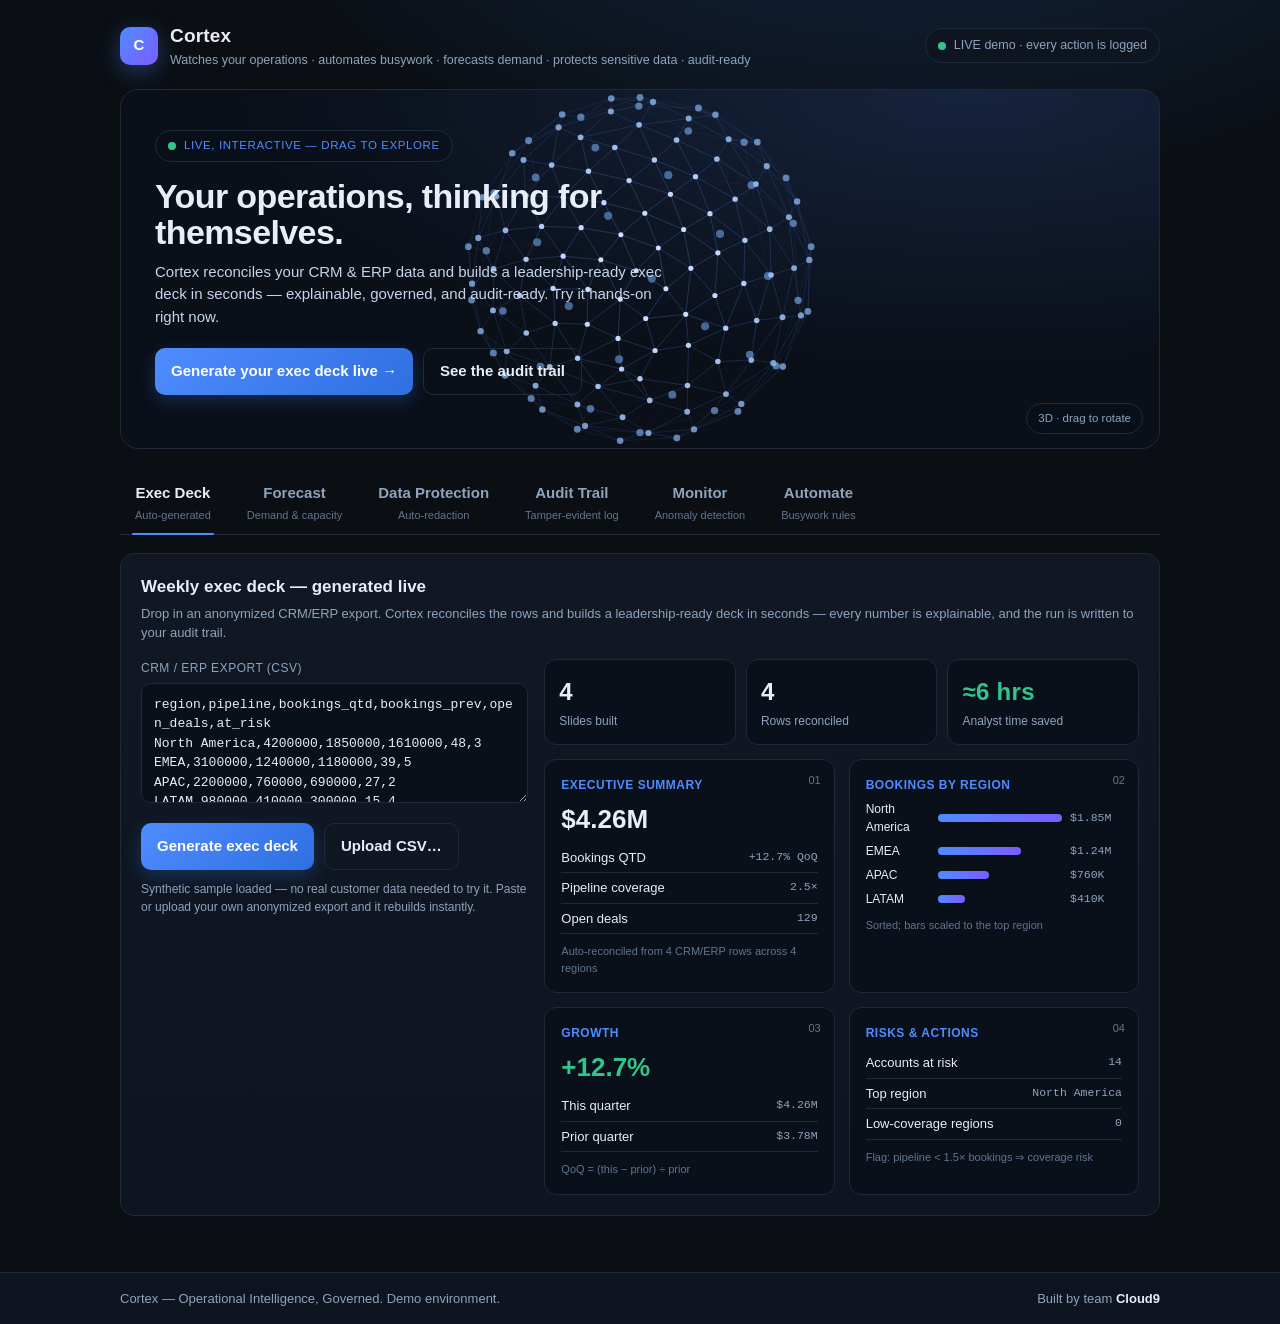
==== index.html @ 6aedc19e "Add Cortex demo site (single-file, deployable) Client-side JS demo for the Cloud9 pitch: 3D interact" ====
<!doctype html>
<html lang="en">
<head>
<meta charset="utf-8" />
<meta name="viewport" content="width=device-width, initial-scale=1" />
<title>Cortex — Operational Intelligence, Governed</title>
<style>
  :root{
    --bg:#0b0f14; --panel:#111823; --panel2:#0e1420; --line:#1e2a3a;
    --ink:#e7eef7; --mut:#8ea3bd; --mut2:#61748f;
    --accent:#4f8cff; --accent2:#2f6fe0; --good:#31c48d; --warn:#f0a53e; --bad:#f0616d;
    --radius:14px;
  }
  *{box-sizing:border-box}
  body{margin:0;background:radial-gradient(1200px 600px at 70% -10%,#12243f 0%,var(--bg) 55%);
    color:var(--ink);font:15px/1.5 -apple-system,BlinkMacSystemFont,"Segoe UI",Roboto,Inter,Helvetica,Arial,sans-serif;
    -webkit-font-smoothing:antialiased;min-height:100vh;display:flex;flex-direction:column}
  a{color:var(--accent)}
  .wrap{max-width:1080px;margin:0 auto;padding:22px 20px 40px;width:100%}
  header.top{display:flex;align-items:center;justify-content:space-between;gap:16px;flex-wrap:wrap}
  .brand{display:flex;align-items:center;gap:12px}
  .logo{width:38px;height:38px;border-radius:10px;background:linear-gradient(135deg,#4f8cff,#7b5cff);
    display:grid;place-items:center;font-weight:800;color:#fff;box-shadow:0 6px 22px rgba(79,140,255,.35)}
  .brand h1{font-size:19px;margin:0;letter-spacing:.2px}
  .brand p{margin:0;color:var(--mut);font-size:12.5px}
  .live{display:flex;align-items:center;gap:8px;color:var(--mut);font-size:12.5px;
    border:1px solid var(--line);padding:7px 12px;border-radius:999px;background:var(--panel2)}
  .dot{width:8px;height:8px;border-radius:50%;background:var(--good);box-shadow:0 0 0 0 rgba(49,196,141,.6);animation:pulse 2s infinite}
  @keyframes pulse{0%{box-shadow:0 0 0 0 rgba(49,196,141,.5)}70%{box-shadow:0 0 0 8px rgba(49,196,141,0)}100%{box-shadow:0 0 0 0 rgba(49,196,141,0)}}

  .tabs{display:flex;gap:6px;margin:22px 0 18px;flex-wrap:wrap;border-bottom:1px solid var(--line);padding-bottom:0}
  .tab{appearance:none;background:transparent;border:0;color:var(--mut);font:inherit;font-weight:600;
    padding:11px 15px;border-radius:10px 10px 0 0;cursor:pointer;position:relative}
  .tab:hover{color:var(--ink)}
  .tab.active{color:var(--ink)}
  .tab.active::after{content:"";position:absolute;left:12px;right:12px;bottom:-1px;height:2px;background:var(--accent);border-radius:2px}
  .tab small{display:block;font-weight:500;color:var(--mut2);font-size:11px;margin-top:2px}

  .panel{background:linear-gradient(180deg,var(--panel),var(--panel2));border:1px solid var(--line);
    border-radius:var(--radius);padding:20px;margin-bottom:16px}
  .panel h2{margin:0 0 4px;font-size:17px}
  .panel .sub{color:var(--mut);font-size:13px;margin:0 0 16px}
  .row{display:flex;gap:16px;flex-wrap:wrap}
  .col{flex:1 1 320px;min-width:0}
  label{display:block;font-size:12px;color:var(--mut);margin:0 0 6px;text-transform:uppercase;letter-spacing:.5px}
  textarea,input,select{width:100%;background:#0a1019;border:1px solid var(--line);color:var(--ink);
    border-radius:10px;padding:11px 12px;font:13px/1.5 ui-monospace,SFMono-Regular,Menlo,Consolas,monospace}
  textarea{min-height:120px;resize:vertical}
  .btn{appearance:none;border:0;border-radius:10px;padding:11px 16px;font:inherit;font-weight:700;cursor:pointer;
    background:linear-gradient(135deg,var(--accent),var(--accent2));color:#fff;box-shadow:0 6px 18px rgba(47,111,224,.3)}
  .btn:hover{filter:brightness(1.06)}
  .btn.ghost{background:transparent;border:1px solid var(--line);color:var(--ink);box-shadow:none}
  .btn.ghost:hover{border-color:var(--accent)}
  .btnbar{display:flex;gap:10px;flex-wrap:wrap;margin-top:14px}

  .stat{display:flex;gap:10px;flex-wrap:wrap}
  .kpi{flex:1 1 140px;background:#0a1019;border:1px solid var(--line);border-radius:12px;padding:14px}
  .kpi .n{font-size:24px;font-weight:800;letter-spacing:.3px}
  .kpi .l{color:var(--mut);font-size:12px;margin-top:2px}
  .kpi.good .n{color:var(--good)} .kpi.warn .n{color:var(--warn)} .kpi.bad .n{color:var(--bad)}

  pre.out{background:#0a1019;border:1px solid var(--line);border-radius:10px;padding:12px;overflow:auto;
    white-space:pre-wrap;word-break:break-word;font:12.5px/1.55 ui-monospace,Menlo,Consolas,monospace;color:#cfe0f5;max-height:260px}
  .mask{color:var(--warn);background:rgba(240,165,62,.12);border-radius:4px;padding:0 3px}

  table{width:100%;border-collapse:collapse;font-size:12.5px}
  th,td{text-align:left;padding:9px 10px;border-bottom:1px solid var(--line);vertical-align:top}
  th{color:var(--mut);font-weight:600;text-transform:uppercase;letter-spacing:.5px;font-size:11px;position:sticky;top:0;background:var(--panel2)}
  td.mono,.mono{font-family:ui-monospace,Menlo,Consolas,monospace;font-size:11.5px;color:var(--mut)}
  .tablewrap{overflow:auto;max-height:340px;border:1px solid var(--line);border-radius:10px}
  .badge{display:inline-block;font-size:11px;font-weight:700;padding:2px 8px;border-radius:999px}
  .badge.ok{background:rgba(49,196,141,.15);color:var(--good)}
  .badge.warn{background:rgba(240,165,62,.15);color:var(--warn)}
  .badge.bad{background:rgba(240,97,109,.15);color:var(--bad)}

  .chartwrap{background:#0a1019;border:1px solid var(--line);border-radius:12px;padding:8px}
  svg{width:100%;height:auto;display:block}
  .legend{display:flex;gap:16px;flex-wrap:wrap;color:var(--mut);font-size:12px;margin-top:8px}
  .swatch{display:inline-block;width:22px;height:3px;border-radius:2px;vertical-align:middle;margin-right:6px}

  .rule{display:flex;align-items:center;gap:12px;justify-content:space-between;background:#0a1019;
    border:1px solid var(--line);border-radius:10px;padding:12px 14px;margin-bottom:10px}
  .rule .r{color:var(--mut);font-size:12.5px}
  .switch{position:relative;width:44px;height:24px;flex:none}
  .switch input{opacity:0;width:0;height:0}
  .slider{position:absolute;inset:0;background:#26344a;border-radius:999px;cursor:pointer;transition:.2s}
  .slider::before{content:"";position:absolute;width:18px;height:18px;left:3px;top:3px;background:#fff;border-radius:50%;transition:.2s}
  .switch input:checked + .slider{background:var(--accent)}
  .switch input:checked + .slider::before{transform:translateX(20px)}

  footer{margin-top:auto;border-top:1px solid var(--line);background:var(--panel2)}
  footer .wrap{padding:16px 20px;display:flex;align-items:center;justify-content:space-between;gap:12px;flex-wrap:wrap;color:var(--mut);font-size:13px}
  .teamtag{font-weight:800;color:var(--ink)}
  .hide{display:none}
  .note{color:var(--mut);font-size:12px;margin-top:10px}

  /* 3D interactive hero */
  .hero{position:relative;border:1px solid var(--line);border-radius:18px;overflow:hidden;margin:20px 0 6px;
    min-height:360px;background:radial-gradient(120% 130% at 82% 0%,#16233d 0%,#0a0f18 60%)}
  .hero canvas{position:absolute;inset:0;width:100%;height:100%;display:block;cursor:grab;touch-action:none}
  .hero canvas:active{cursor:grabbing}
  .hero .heroin{position:relative;z-index:2;padding:40px 34px;max-width:640px;pointer-events:none}
  .hero .heroin>*{pointer-events:auto}
  .eyebrow{display:inline-flex;align-items:center;gap:8px;font-size:11.5px;letter-spacing:.6px;text-transform:uppercase;
    color:var(--accent);border:1px solid var(--line);background:rgba(9,15,25,.6);padding:6px 12px;border-radius:999px}
  .hero h2{font-size:34px;line-height:1.08;margin:16px 0 10px;letter-spacing:-.6px}
  .hero p.lead{color:#c6d5ea;font-size:15px;margin:0 0 20px;max-width:520px}
  .hero .cta{display:flex;gap:10px;flex-wrap:wrap}
  .hint3d{position:absolute;right:16px;bottom:14px;z-index:2;color:var(--mut);font-size:11.5px;background:rgba(9,15,25,.55);
    border:1px solid var(--line);padding:6px 11px;border-radius:999px;pointer-events:none}

  /* generated exec deck */
  .deck{display:grid;grid-template-columns:repeat(auto-fill,minmax(220px,1fr));gap:14px;margin-top:14px}
  .slide{background:#0a1019;border:1px solid var(--line);border-radius:12px;padding:16px;min-height:150px;position:relative}
  .slide .sn{position:absolute;top:12px;right:13px;font-size:11px;color:var(--mut2)}
  .slide h4{margin:0 0 6px;font-size:12px;color:var(--accent);text-transform:uppercase;letter-spacing:.5px}
  .slide .big{font-size:26px;font-weight:800;margin:4px 0}
  .slide .li{display:flex;justify-content:space-between;gap:10px;font-size:13px;padding:5px 0;border-bottom:1px solid var(--line)}
  .slide .li:last-of-type{border-bottom:0}
  .slide .why{color:var(--mut2);font-size:11px;margin-top:9px}
  .barrow{display:grid;grid-template-columns:64px 1fr 52px;align-items:center;gap:8px;font-size:12px;margin:6px 0}
  .barrow .bar{height:8px;border-radius:4px;background:linear-gradient(90deg,var(--accent),#7b5cff)}

  @media (max-width:560px){.brand h1{font-size:17px}.tab{padding:9px 11px}.hero h2{font-size:26px}.hero .heroin{padding:26px 20px}}
</style>
</head>
<body>
<div class="wrap">
  <header class="top">
    <div class="brand">
      <div class="logo">C</div>
      <div>
        <h1>Cortex</h1>
        <p>Watches your operations · automates busywork · forecasts demand · protects sensitive data · audit-ready</p>
      </div>
    </div>
    <div class="live"><span class="dot"></span> LIVE demo · every action is logged</div>
  </header>

  <!-- 3D INTERACTIVE HERO (Cortex neural core) -->
  <section class="hero">
    <canvas id="cortex3d"></canvas>
    <div class="heroin">
      <span class="eyebrow"><span class="dot"></span> Live, interactive — drag to explore</span>
      <h2>Your operations, thinking for themselves.</h2>
      <p class="lead">Cortex reconciles your CRM &amp; ERP data and builds a leadership-ready exec deck in seconds — explainable, governed, and audit-ready. Try it hands-on right now.</p>
      <div class="cta">
        <button class="btn" onclick="showTab('execdeck');document.getElementById('execdeck').scrollIntoView({behavior:'smooth',block:'start'})">Generate your exec deck live →</button>
        <button class="btn ghost" onclick="showTab('audit');document.getElementById('audit').scrollIntoView({behavior:'smooth',block:'start'})">See the audit trail</button>
      </div>
    </div>
    <div class="hint3d">3D · drag to rotate</div>
  </section>

  <nav class="tabs" id="tabs">
    <button class="tab active" data-tab="execdeck">Exec Deck<small>Auto-generated</small></button>
    <button class="tab" data-tab="forecast">Forecast<small>Demand &amp; capacity</small></button>
    <button class="tab" data-tab="redact">Data Protection<small>Auto-redaction</small></button>
    <button class="tab" data-tab="audit">Audit Trail<small>Tamper-evident log</small></button>
    <button class="tab" data-tab="monitor">Monitor<small>Anomaly detection</small></button>
    <button class="tab" data-tab="automate">Automate<small>Busywork rules</small></button>
  </nav>

  <!-- EXEC DECK -->
  <section id="execdeck">
    <div class="panel">
      <h2>Weekly exec deck — generated live</h2>
      <p class="sub">Drop in an anonymized CRM/ERP export. Cortex reconciles the rows and builds a leadership-ready deck in seconds — every number is explainable, and the run is written to your audit trail.</p>
      <div class="row">
        <div class="col" style="flex:1 1 300px">
          <label for="csvin">CRM / ERP export (CSV)</label>
          <textarea id="csvin">region,pipeline,bookings_qtd,bookings_prev,open_deals,at_risk
North America,4200000,1850000,1610000,48,3
EMEA,3100000,1240000,1180000,39,5
APAC,2200000,760000,690000,27,2
LATAM,980000,410000,300000,15,4</textarea>
          <div class="btnbar">
            <button class="btn" onclick="genDeck()">Generate exec deck</button>
            <button class="btn ghost" onclick="document.getElementById('csvfile').click()">Upload CSV…</button>
            <input id="csvfile" type="file" accept=".csv,text/csv" class="hide" onchange="loadCsvFile(this)">
          </div>
          <p class="note">Synthetic sample loaded — no real customer data needed to try it. Paste or upload your own anonymized export and it rebuilds instantly.</p>
        </div>
        <div class="col" style="flex:2 1 420px">
          <div class="stat" id="deckkpi"></div>
          <div class="deck" id="deckout"></div>
        </div>
      </div>
    </div>
  </section>

  <!-- FORECAST -->
  <section id="forecast" class="hide">
    <div class="panel">
      <h2>Demand forecast</h2>
      <p class="sub">Paste a series of daily numbers (orders, tickets, load). Cortex projects the next 7 periods and flags where you'll run short. Try it on your own numbers.</p>
      <div class="row">
        <div class="col">
          <label for="fdata">Historical series (comma / space / newline separated)</label>
          <textarea id="fdata">120 132 128 141 155 149 162 170 168 181 176 190 205 198 212 220 215 231 228 244</textarea>
          <div class="btnbar">
            <button class="btn" onclick="runForecast()">Run forecast</button>
            <button class="btn ghost" onclick="loadSample('seasonal')">Load seasonal sample</button>
            <button class="btn ghost" onclick="loadSample('flat')">Load flat sample</button>
          </div>
          <p class="note">No data leaves your browser. This run is recorded on the Audit Trail.</p>
        </div>
        <div class="col">
          <div class="stat" id="fkpi"></div>
          <div class="chartwrap" style="margin-top:12px"><div id="fchart"></div></div>
          <div class="legend">
            <span><span class="swatch" style="background:var(--accent)"></span>Actual</span>
            <span><span class="swatch" style="background:var(--good)"></span>Forecast</span>
            <span><span class="swatch" style="background:#2a3a52"></span>Confidence band</span>
          </div>
        </div>
      </div>
    </div>
  </section>

  <!-- REDACT -->
  <section id="redact" class="hide">
    <div class="panel">
      <h2>Sensitive-data protection</h2>
      <p class="sub">Cortex scans free text before it's stored, shared, or sent to any model, and masks regulated identifiers. It records <em>that</em> redaction happened — never the raw value.</p>
      <div class="row">
        <div class="col">
          <label for="rdata">Paste text (customer note, ticket, export)</label>
          <textarea id="rdata">Customer Jane Doe, SSN 431-22-9087, called about card 4539 8712 3344 9021.
Account 100294837721 flagged. Reach her at jane.doe@example.com or 415-555-0142.
Wire ref IBAN GB29 NWBK 6016 1331 9268 19 pending review.</textarea>
          <div class="btnbar">
            <button class="btn" onclick="runRedact()">Redact &amp; protect</button>
            <button class="btn ghost" onclick="document.getElementById('rout').textContent='';document.getElementById('rkpi').innerHTML=''">Clear</button>
          </div>
        </div>
        <div class="col">
          <div class="stat" id="rkpi"></div>
          <label style="margin-top:12px">Protected output</label>
          <pre class="out" id="rout">Run redaction to see protected output…</pre>
          <p class="note">Detects: SSN · card / PAN · account numbers · IBAN · email · phone.</p>
        </div>
      </div>
    </div>
  </section>

  <!-- AUDIT -->
  <section id="audit" class="hide">
    <div class="panel">
      <h2>Tamper-evident audit trail</h2>
      <p class="sub">Every action across Cortex writes an append-only, hash-chained entry. Change one row and the chain breaks — click <strong>Verify integrity</strong> to prove it. Export for your auditors anytime.</p>
      <div class="stat" id="akpi"></div>
      <div class="btnbar">
        <button class="btn" onclick="verifyChain()">Verify integrity</button>
        <button class="btn ghost" onclick="exportAudit('csv')">Export CSV</button>
        <button class="btn ghost" onclick="exportAudit('json')">Export JSON</button>
        <button class="btn ghost" onclick="tamperDemo()">Simulate tampering</button>
        <button class="btn ghost" onclick="clearAudit()">Reset log</button>
      </div>
      <div class="tablewrap" style="margin-top:14px">
        <table>
          <thead><tr><th>#</th><th>Timestamp (UTC)</th><th>Actor</th><th>Action</th><th>Detail</th><th>Entry hash</th></tr></thead>
          <tbody id="atable"></tbody>
        </table>
      </div>
      <p class="note">Hash chain: each entry's hash covers the previous entry's hash, so history cannot be edited silently.</p>
    </div>
  </section>

  <!-- MONITOR -->
  <section id="monitor" class="hide">
    <div class="panel">
      <h2>Operational monitoring</h2>
      <p class="sub">Cortex watches live signals and flags anomalies beyond expected range. Click scan to evaluate the current window.</p>
      <div class="stat" id="mkpi"></div>
      <div class="btnbar"><button class="btn" onclick="scanMonitor()">Run anomaly scan</button></div>
      <div class="tablewrap" style="margin-top:14px">
        <table>
          <thead><tr><th>Signal</th><th>Current</th><th>Expected</th><th>Status</th></tr></thead>
          <tbody id="mtable"></tbody>
        </table>
      </div>
    </div>
  </section>

  <!-- AUTOMATE -->
  <section id="automate" class="hide">
    <div class="panel">
      <h2>Automate the busywork</h2>
      <p class="sub">Turn on rules and let Cortex act. Each action it takes is logged to the audit trail — nothing happens off the record.</p>
      <div id="rules"></div>
      <div class="btnbar"><button class="btn" onclick="runAutomations()">Run enabled rules now</button></div>
      <pre class="out" id="autout" style="margin-top:14px">Enable rules, then run…</pre>
    </div>
  </section>
</div>

<footer>
  <div class="wrap">
    <div>Cortex — Operational Intelligence, Governed. Demo environment.</div>
    <div>Built by team <span class="teamtag">Cloud9</span></div>
  </div>
</footer>

<script>
/* ---------- tiny hash (cyrb53) ---------- */
function cyrb53(str, seed=0){let h1=0xdeadbeef^seed,h2=0x41c6ce57^seed;
  for(let i=0,ch;i<str.length;i++){ch=str.charCodeAt(i);h1=Math.imul(h1^ch,2654435761);h2=Math.imul(h2^ch,1597334677);}
  h1=Math.imul(h1^(h1>>>16),2246822507)^Math.imul(h2^(h2>>>13),3266489909);
  h2=Math.imul(h2^(h2>>>16),2246822507)^Math.imul(h1^(h1>>>13),3266489909);
  return (4294967296*(2097151&h2)+(h1>>>0)).toString(16).padStart(12,'0');}

/* ---------- audit trail (hash-chained, persisted) ---------- */
const LS='cortex_audit_v1';
let audit=[];
try{audit=JSON.parse(localStorage.getItem(LS))||[]}catch(e){audit=[]}

function ts(){ // deterministic-ish readable UTC string
  const d=new Date();return d.toISOString().replace('T',' ').replace('Z',' UTC').slice(0,23)+' UTC';
}
function logEvent(action, detail){
  const prev=audit.length?audit[audit.length-1].hash:'GENESIS';
  const seq=audit.length+1;
  const t=ts();
  const actor='demo@cloud9';
  const hash=cyrb53(seq+'|'+t+'|'+actor+'|'+action+'|'+detail+'|'+prev);
  audit.push({seq,ts:t,actor,action,detail,prev,hash});
  localStorage.setItem(LS,JSON.stringify(audit));
  renderAudit();
}
function renderAudit(){
  const tb=document.getElementById('atable');
  tb.innerHTML=audit.slice().reverse().map(e=>
    `<tr><td>${e.seq}</td><td class="mono">${e.ts}</td><td class="mono">${e.actor}</td>
     <td>${e.action}</td><td>${escapeHtml(e.detail)}</td><td class="mono">${e.hash}</td></tr>`).join('')
    || `<tr><td colspan="6" style="color:var(--mut)">No events yet — use any tab and actions appear here.</td></tr>`;
  document.getElementById('akpi').innerHTML=
    kpi(audit.length,'Logged events')+kpi('SHA-chain','Integrity model','good')+kpi(audit.length?audit[audit.length-1].hash.slice(0,10):'—','Head hash');
}
function verifyChain(){
  let ok=true,prev='GENESIS',brokenAt=null;
  for(const e of audit){
    const h=cyrb53(e.seq+'|'+e.ts+'|'+e.actor+'|'+e.action+'|'+e.detail+'|'+prev);
    if(h!==e.hash||prev!==e.prev){ok=false;brokenAt=e.seq;break;}
    prev=e.hash;
  }
  const box=document.getElementById('akpi');
  box.innerHTML = ok
    ? kpi('VERIFIED','All '+audit.length+' entries intact','good')+kpi('0','Broken links','good')+kpi(audit.length?audit[audit.length-1].hash.slice(0,10):'—','Head hash')
    : kpi('BROKEN','Chain fails at #'+brokenAt,'bad')+kpi('1+','Broken links','bad')+kpi('AUDIT','Investigate','warn');
  logEvent('audit.verify', ok?'Integrity check passed':'Integrity check FAILED at #'+brokenAt);
}
function tamperDemo(){
  if(!audit.length){alert('Log is empty — generate some events first.');return;}
  const i=Math.floor(audit.length/2);
  audit[i].detail = audit[i].detail+' [ALTERED]';
  localStorage.setItem(LS,JSON.stringify(audit));renderAudit();
  alert('Row #'+audit[i].seq+' was altered directly in storage. Now click "Verify integrity" — the chain will catch it.');
}
function exportAudit(fmt){
  let blob,name;
  if(fmt==='json'){blob=new Blob([JSON.stringify(audit,null,2)],{type:'application/json'});name='cortex-audit.json';}
  else{const head='seq,timestamp,actor,action,detail,prev_hash,hash\n';
    const rows=audit.map(e=>[e.seq,e.ts,e.actor,e.action,'"'+String(e.detail).replace(/"/g,'""')+'"',e.prev,e.hash].join(',')).join('\n');
    blob=new Blob([head+rows],{type:'text/csv'});name='cortex-audit.csv';}
  const u=URL.createObjectURL(blob);const a=document.createElement('a');a.href=u;a.download=name;a.click();URL.revokeObjectURL(u);
  logEvent('audit.export','Exported '+audit.length+' entries as '+fmt.toUpperCase());
}
function clearAudit(){audit=[];localStorage.setItem(LS,JSON.stringify(audit));renderAudit();}

/* ---------- forecast ---------- */
function parseNums(s){return (s.match(/-?\d+(\.\d+)?/g)||[]).map(Number);}
function movingAvg(a,w){const o=[];for(let i=0;i<a.length;i++){const s=a.slice(Math.max(0,i-w+1),i+1);o.push(s.reduce((x,y)=>x+y,0)/s.length);}return o;}
function runForecast(){
  const data=parseNums(document.getElementById('fdata').value);
  if(data.length<4){alert('Enter at least 4 numbers.');return;}
  const w=Math.max(3,Math.round(data.length/6));
  const ma=movingAvg(data,w);
  // trend = avg step of last third
  const tail=data.slice(-Math.max(3,Math.round(data.length/3)));
  let steps=[];for(let i=1;i<tail.length;i++)steps.push(tail[i]-tail[i-1]);
  const trend=steps.reduce((a,b)=>a+b,0)/steps.length;
  const horizon=7;const last=ma[ma.length-1];
  const fc=[];for(let i=1;i<=horizon;i++)fc.push(last+trend*i);
  const resid=Math.sqrt(data.reduce((s,v,i)=>s+Math.pow(v-ma[i],2),0)/data.length);
  const band=Math.max(resid,Math.abs(trend))*1.5;
  drawForecast(data,fc,band);
  const next=Math.round(fc[0]),peak=Math.round(Math.max(...fc)),chg=((fc[horizon-1]-data[data.length-1])/data[data.length-1]*100);
  document.getElementById('fkpi').innerHTML=
    kpi(next,'Next period','')+kpi(peak,'7-period peak','')+kpi((chg>=0?'+':'')+chg.toFixed(1)+'%','Projected change',chg>=0?'good':'warn');
  logEvent('forecast.run','series n='+data.length+', horizon='+horizon+', next≈'+next+', 7d Δ '+chg.toFixed(1)+'%');
}
function drawForecast(data,fc,band){
  const W=520,H=240,pad=28;
  const all=data.concat(fc).concat(fc.map(v=>v+band)).concat(fc.map(v=>v-band));
  const mn=Math.min(...all),mx=Math.max(...all);const n=data.length+fc.length;
  const x=i=>pad+(i/(n-1))*(W-2*pad);
  const y=v=>H-pad-((v-mn)/((mx-mn)||1))*(H-2*pad);
  const aLine=data.map((v,i)=>`${i?'L':'M'}${x(i).toFixed(1)},${y(v).toFixed(1)}`).join(' ');
  const startI=data.length-1;
  const fLine=[data[startI]].concat(fc).map((v,i)=>`${i?'L':'M'}${x(startI+i).toFixed(1)},${y(v).toFixed(1)}`).join(' ');
  const bandTop=fc.map((v,i)=>`${i?'L':'M'}${x(startI+1+i).toFixed(1)},${y(v+band).toFixed(1)}`).join(' ');
  const bandBot=fc.slice().reverse().map((v,i)=>`L${x(n-1-i).toFixed(1)},${y(v-band).toFixed(1)}`).join(' ');
  document.getElementById('fchart').innerHTML=
   `<svg viewBox="0 0 ${W} ${H}" role="img" aria-label="forecast chart">
      <path d="${bandTop} ${bandBot} Z" fill="#2a3a52" opacity=".5"/>
      <path d="${aLine}" fill="none" stroke="var(--accent)" stroke-width="2.5"/>
      <path d="${fLine}" fill="none" stroke="var(--good)" stroke-width="2.5" stroke-dasharray="6 5"/>
      <line x1="${x(startI)}" y1="${pad-6}" x2="${x(startI)}" y2="${H-pad}" stroke="#31405a" stroke-dasharray="3 4"/>
    </svg>`;
}
function loadSample(k){
  const s=k==='seasonal'
    ? '80 95 130 160 140 110 90 100 120 165 195 170 130 105 118 140 175 210 185 145'
    : '200 198 202 199 201 200 203 198 200 201 199 202 200 198 201 200 199 202 200 201';
  document.getElementById('fdata').value=s;runForecast();
}

/* ---------- redaction ---------- */
function runRedact(){
  let text=document.getElementById('rdata').value;
  const counts={};
  // Order matters: identifiers with letters/format first, generic digit runs last.
  const rules=[
    ['SSN',/\b\d{3}-\d{2}-\d{4}\b/g],
    ['IBAN',/\b[A-Z]{2}\d{2}(?:[ ]?[A-Z0-9]{2,4}){2,7}\b/g],
    ['Email',/\b[\w.+-]+@[\w-]+\.[\w.-]+\b/g],
    ['Phone',/(?:\+?\d{1,2}[ -])?\(?\d{3}\)?[ -]\d{3}[ -]\d{4}\b/g],
    ['Card',/\b(?:\d[ -]?){13,19}\b/g],
    ['Account',/\b\d{7,12}\b/g],
  ];
  for(const [name,re] of rules){
    text=text.replace(re,(m)=>{
      counts[name]=(counts[name]||0)+1;
      return `<span class="mask">[${name} REDACTED]</span>`;
    });
  }
  document.getElementById('rout').innerHTML=text.replace(/\n/g,'<br>');
  const total=Object.values(counts).reduce((a,b)=>a+b,0);
  const parts=Object.entries(counts).map(([k,v])=>`${v}×${k}`).join(' · ')||'none';
  document.getElementById('rkpi').innerHTML=
    kpi(total,'Values protected',total?'good':'')+kpi(Object.keys(counts).length,'Categories')+kpi('0','Leaked to storage','good');
  logEvent('redact.run','protected '+total+' value(s): '+parts+' (raw values never logged)');
}

/* ---------- monitor ---------- */
const signals=[
  {name:'Order queue depth',cur:1180,lo:400,hi:1000,unit:''},
  {name:'API p95 latency',cur:210,lo:80,hi:300,unit:'ms'},
  {name:'Failed logins / min',cur:64,lo:0,hi:25,unit:''},
  {name:'Inventory cover',cur:11,lo:7,hi:30,unit:'days'},
  {name:'Payment success rate',cur:99.1,lo:98,hi:100,unit:'%'},
];
function scanMonitor(){
  let anomalies=0;
  document.getElementById('mtable').innerHTML=signals.map(s=>{
    const bad=s.cur>s.hi||s.cur<s.lo;if(bad)anomalies++;
    const b=bad?'<span class="badge bad">ANOMALY</span>':'<span class="badge ok">NORMAL</span>';
    return `<tr><td>${s.name}</td><td class="mono">${s.cur}${s.unit}</td><td class="mono">${s.lo}–${s.hi}${s.unit}</td><td>${b}</td></tr>`;
  }).join('');
  document.getElementById('mkpi').innerHTML=
    kpi(signals.length,'Signals watched')+kpi(anomalies,'Anomalies',anomalies?'bad':'good')+kpi('realtime','Scan window');
  logEvent('monitor.scan',anomalies+' anomaly(ies) across '+signals.length+' signals');
}

/* ---------- automate ---------- */
const ruleDefs=[
  {id:'r1',t:'Auto-escalate anomalies to on-call',r:'when Monitor flags an anomaly → open incident',on:true},
  {id:'r2',t:'Redact PII before archiving tickets',r:'when a ticket closes → run Data Protection first',on:true},
  {id:'r3',t:'Weekly demand report to ops',r:'every Monday → run Forecast, email summary',on:false},
];
function renderRules(){
  document.getElementById('rules').innerHTML=ruleDefs.map(d=>
    `<div class="rule"><div><div>${d.t}</div><div class="r">${d.r}</div></div>
     <label class="switch"><input type="checkbox" id="${d.id}" ${d.on?'checked':''}><span class="slider"></span></label></div>`).join('');
}
function runAutomations(){
  const done=ruleDefs.filter(d=>document.getElementById(d.id).checked);
  const out=done.map(d=>'✓ '+d.t+' → executed').join('\n')||'No rules enabled.';
  document.getElementById('autout').textContent=out;
  done.forEach(d=>logEvent('automation.run',d.t));
  if(!done.length)logEvent('automation.run','No rules enabled');
}

/* ---------- exec deck generator (Quantum's named task) ---------- */
function parseCsv(t){
  const lines=t.trim().split(/\r?\n/).filter(l=>l.trim());
  if(!lines.length)return [];
  const head=lines.shift().split(',').map(s=>s.trim());
  return lines.map(l=>{const c=l.split(',');const o={};head.forEach((h,i)=>o[h]=(c[i]||'').trim());return o;});
}
function money(n){n=+n||0;const a=Math.abs(n);if(a>=1e6)return '$'+(n/1e6).toFixed(2)+'M';if(a>=1e3)return '$'+Math.round(n/1e3)+'K';return '$'+n;}
function num(r,k){return +String(r[k]||'').replace(/[^0-9.-]/g,'')||0;}
function genDeck(){
  let rows;try{rows=parseCsv(document.getElementById('csvin').value);}catch(e){alert('Could not parse CSV.');return;}
  if(!rows.length){alert('No rows found — check the CSV.');return;}
  const tot=rows.reduce((a,r)=>a+num(r,'bookings_qtd'),0);
  const prev=rows.reduce((a,r)=>a+num(r,'bookings_prev'),0);
  const pipe=rows.reduce((a,r)=>a+num(r,'pipeline'),0);
  const deals=rows.reduce((a,r)=>a+num(r,'open_deals'),0);
  const risk=rows.reduce((a,r)=>a+num(r,'at_risk'),0);
  const qoq=prev?((tot-prev)/prev*100):0;
  const cover=tot?(pipe/tot):0;
  const top=rows.slice().sort((a,b)=>num(b,'bookings_qtd')-num(a,'bookings_qtd'))[0];
  const maxB=Math.max(1,...rows.map(r=>num(r,'bookings_qtd')));
  const bars=rows.map(r=>`<div class="barrow"><span>${escapeHtml(r.region||'—')}</span><div class="bar" style="width:${Math.round(num(r,'bookings_qtd')/maxB*100)}%"></div><span class="mono">${money(num(r,'bookings_qtd'))}</span></div>`).join('');
  const gap=rows.filter(r=>num(r,'pipeline')/Math.max(1,num(r,'bookings_qtd'))<1.5).length;
  const slides=[
    `<div class="slide"><span class="sn">01</span><h4>Executive summary</h4>
      <div class="big">${money(tot)}</div>
      <div class="li"><span>Bookings QTD</span><span class="mono">${qoq>=0?'+':''}${qoq.toFixed(1)}% QoQ</span></div>
      <div class="li"><span>Pipeline coverage</span><span class="mono">${cover.toFixed(1)}×</span></div>
      <div class="li"><span>Open deals</span><span class="mono">${deals}</span></div>
      <div class="why">Auto-reconciled from ${rows.length} CRM/ERP rows across ${new Set(rows.map(r=>r.region)).size} regions</div></div>`,
    `<div class="slide"><span class="sn">02</span><h4>Bookings by region</h4>${bars}
      <div class="why">Sorted; bars scaled to the top region</div></div>`,
    `<div class="slide"><span class="sn">03</span><h4>Growth</h4>
      <div class="big" style="color:${qoq>=0?'var(--good)':'var(--warn)'}">${qoq>=0?'+':''}${qoq.toFixed(1)}%</div>
      <div class="li"><span>This quarter</span><span class="mono">${money(tot)}</span></div>
      <div class="li"><span>Prior quarter</span><span class="mono">${money(prev)}</span></div>
      <div class="why">QoQ = (this − prior) ÷ prior</div></div>`,
    `<div class="slide"><span class="sn">04</span><h4>Risks &amp; actions</h4>
      <div class="li"><span>Accounts at risk</span><span class="mono">${risk}</span></div>
      <div class="li"><span>Top region</span><span class="mono">${escapeHtml(top.region||'—')}</span></div>
      <div class="li"><span>Low-coverage regions</span><span class="mono">${gap}</span></div>
      <div class="why">Flag: pipeline &lt; 1.5× bookings ⇒ coverage risk</div></div>`,
  ];
  document.getElementById('deckout').innerHTML=slides.join('');
  document.getElementById('deckkpi').innerHTML=
    kpi(slides.length,'Slides built')+kpi(rows.length,'Rows reconciled')+kpi('≈6 hrs','Analyst time saved','good');
  logEvent('execdeck.generate',slides.length+' slides from '+rows.length+' CRM/ERP rows · bookings '+money(tot)+' ('+(qoq>=0?'+':'')+qoq.toFixed(1)+'% QoQ)');
}
function loadCsvFile(input){
  const f=input.files&&input.files[0];if(!f)return;
  const rd=new FileReader();rd.onload=()=>{document.getElementById('csvin').value=rd.result;genDeck();};rd.readAsText(f);
}

/* ---------- 3D interactive hero: rotating "Cortex" neural core (no libs) ---------- */
(function(){
  const cv=document.getElementById('cortex3d');if(!cv||!cv.getContext)return;
  const ctx=cv.getContext('2d');
  let W=1,H=1,DPR=1;
  function size(){DPR=Math.min(2,window.devicePixelRatio||1);const r=cv.getBoundingClientRect();
    W=Math.max(1,r.width);H=Math.max(1,r.height);cv.width=Math.round(W*DPR);cv.height=Math.round(H*DPR);
    ctx.setTransform(DPR,0,0,DPR,0,0);}
  const N=140,nodes=[];
  for(let i=0;i<N;i++){const y=1-(i/(N-1))*2;const rad=Math.sqrt(Math.max(0,1-y*y));const th=i*2.399963;
    nodes.push({x:Math.cos(th)*rad,y:y,z:Math.sin(th)*rad});}
  const edges=[];
  for(let i=0;i<N;i++)for(let j=i+1;j<N;j++){const dx=nodes[i].x-nodes[j].x,dy=nodes[i].y-nodes[j].y,dz=nodes[i].z-nodes[j].z;
    if(dx*dx+dy*dy+dz*dz<0.17)edges.push([i,j]);}
  let ax=0.45,ay=0,vx=0.0016,vy=0.0032,dragging=false,px=0,py=0;
  cv.addEventListener('pointerdown',e=>{dragging=true;px=e.clientX;py=e.clientY;try{cv.setPointerCapture(e.pointerId)}catch(_){}});
  cv.addEventListener('pointermove',e=>{if(!dragging)return;const dx=e.clientX-px,dy=e.clientY-py;px=e.clientX;py=e.clientY;
    ay+=dx*0.006;ax+=dy*0.006;vx=dy*0.0004;vy=dx*0.0004;});
  const stop=()=>dragging=false;cv.addEventListener('pointerup',stop);cv.addEventListener('pointercancel',stop);cv.addEventListener('pointerleave',stop);
  function frame(){
    if(!dragging){ax+=vx;ay+=vy;vx+=(0.0016-vx)*0.03;vy+=(0.0032-vy)*0.03;}
    ctx.clearRect(0,0,W,H);
    const cx=W*0.5,cy=H*0.5,scale=Math.min(W,H)*0.44,persp=2.4;
    const sinX=Math.sin(ax),cosX=Math.cos(ax),sinY=Math.sin(ay),cosY=Math.cos(ay);
    const P=nodes.map(n=>{let x=n.x*cosY-n.z*sinY,z=n.x*sinY+n.z*cosY;let y=n.y*cosX-z*sinX;z=n.y*sinX+z*cosX;
      const f=persp/(persp+z);return {x:cx+x*scale*f,y:cy+y*scale*f,z:z,f:f};});
    for(const[a,b]of edges){const A=P[a],B=P[b];const d=(A.z+B.z)/2;const al=Math.max(0.03,0.26+d*0.2);
      ctx.strokeStyle='rgba(96,150,255,'+al.toFixed(3)+')';ctx.lineWidth=0.6;
      ctx.beginPath();ctx.moveTo(A.x,A.y);ctx.lineTo(B.x,B.y);ctx.stroke();}
    for(const p of P){const d=0.6+p.z*0.5;const rr=1.3+p.f*1.7;
      ctx.beginPath();ctx.arc(p.x,p.y,rr,0,6.2832);
      ctx.fillStyle='rgba('+Math.round(110+90*d)+','+Math.round(175+45*d)+',255,'+Math.min(1,0.45+d*0.55).toFixed(3)+')';ctx.fill();}
    requestAnimationFrame(frame);
  }
  window.addEventListener('resize',size);size();frame();
})();

/* ---------- helpers / boot ---------- */
function kpi(n,l,cls=''){return `<div class="kpi ${cls}"><div class="n">${n}</div><div class="l">${l}</div></div>`;}
function escapeHtml(s){return String(s).replace(/[&<>]/g,c=>({'&':'&amp;','<':'&lt;','>':'&gt;'}[c]));}
const TABS=['execdeck','forecast','redact','audit','monitor','automate'];
function showTab(id){
  if(!TABS.includes(id))id='execdeck';
  document.querySelectorAll('.tab').forEach(t=>t.classList.toggle('active',t.dataset.tab===id));
  TABS.forEach(s=>document.getElementById(s).classList.toggle('hide',s!==id));
}
document.getElementById('tabs').addEventListener('click',e=>{const b=e.target.closest('.tab');if(!b)return;showTab(b.dataset.tab);});
renderRules();renderAudit();genDeck();runForecast();
showTab(location.hash.replace('#','')||'execdeck');
logEvent('session.start','Demo opened');
</script>
</body>
</html>
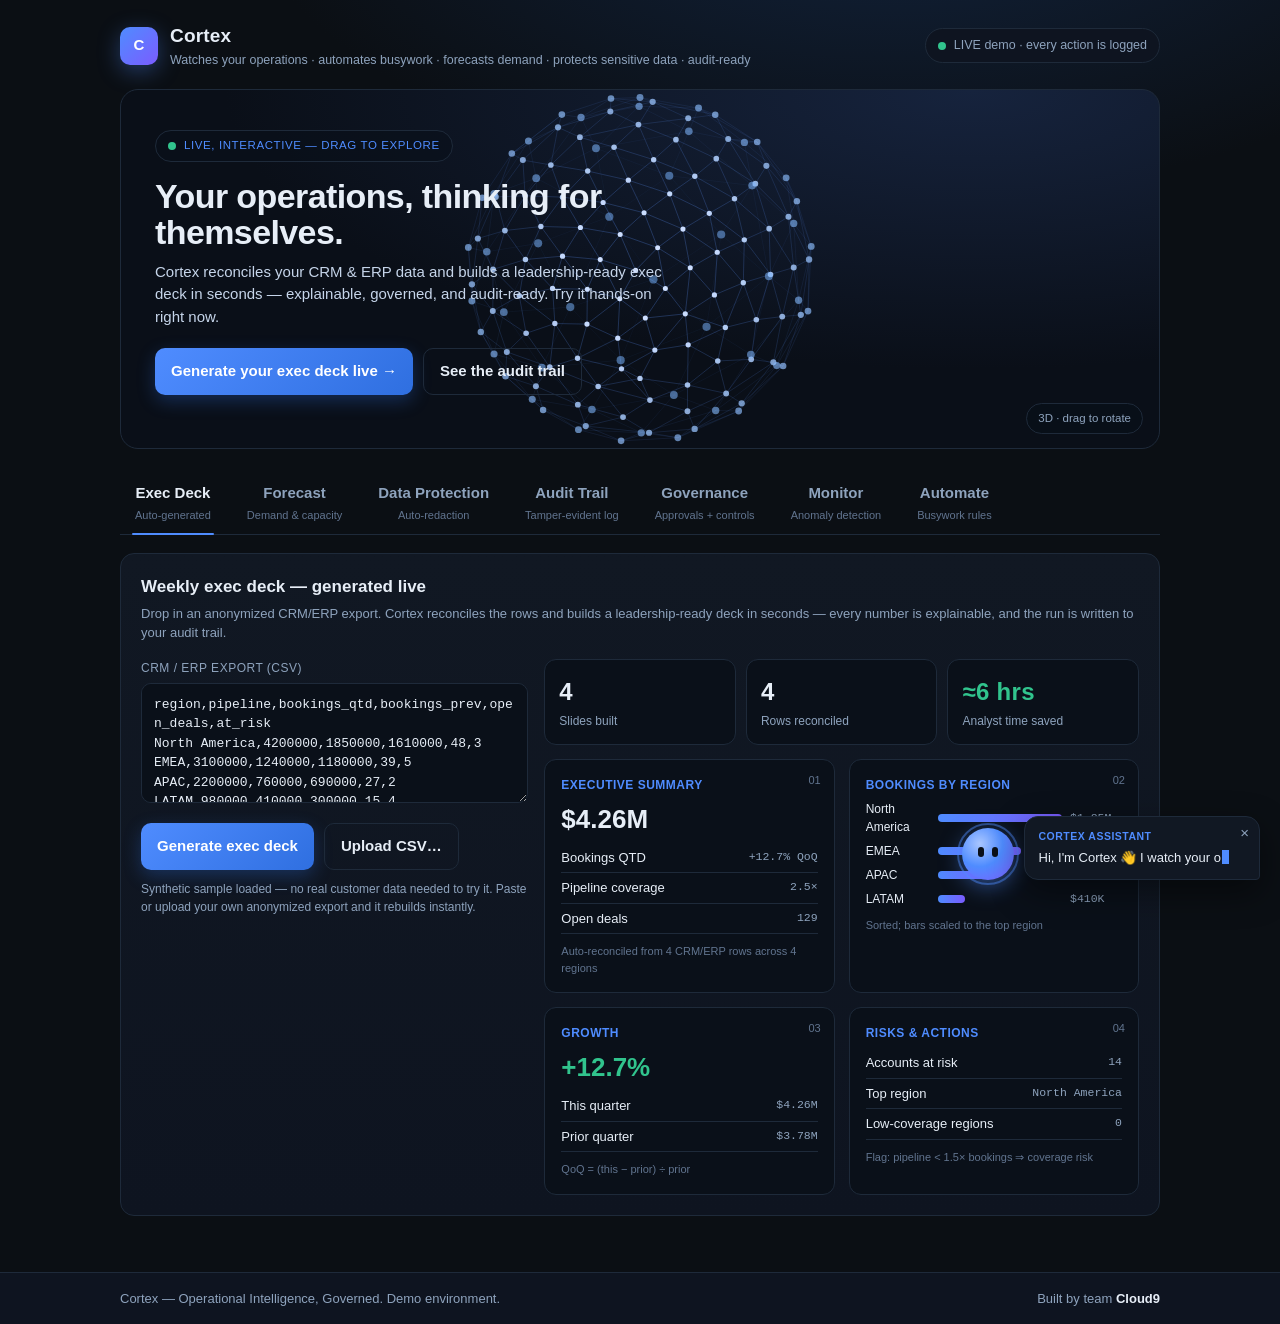
==== commit 99bdafe5: "Add governance approval console and avatar greeter Governance tab (for Atlas): human-in-the-loop app" ====
--- a/index.html
+++ b/index.html
@@ -121,7 +121,45 @@
   .barrow{display:grid;grid-template-columns:64px 1fr 52px;align-items:center;gap:8px;font-size:12px;margin:6px 0}
   .barrow .bar{height:8px;border-radius:4px;background:linear-gradient(90deg,var(--accent),#7b5cff)}
 
-  @media (max-width:560px){.brand h1{font-size:17px}.tab{padding:9px 11px}.hero h2{font-size:26px}.hero .heroin{padding:26px 20px}}
+  /* governance / approval queue */
+  .approw{display:flex;gap:12px;align-items:flex-start;justify-content:space-between;background:#0a1019;border:1px solid var(--line);border-radius:12px;padding:14px 16px;margin-bottom:10px}
+  .approw .meta{min-width:0}
+  .approw .act{font-size:14px;font-weight:600;margin-bottom:4px}
+  .approw .r{color:var(--mut);font-size:12px}
+  .approw .btns{display:flex;gap:8px;flex:none}
+  .btn.sm{padding:8px 13px;font-size:13px}
+  .btn.rej{background:transparent;border:1px solid var(--line);color:var(--bad);box-shadow:none}
+  .btn.rej:hover{border-color:var(--bad)}
+  .pill{display:inline-block;font-size:10.5px;font-weight:700;padding:2px 8px;border-radius:999px;letter-spacing:.4px;vertical-align:middle}
+  .pill.pend{background:rgba(240,165,62,.15);color:var(--warn)}
+  .pill.appr{background:rgba(49,196,141,.15);color:var(--good)}
+  .pill.rejd{background:rgba(240,97,109,.15);color:var(--bad)}
+  .pill.risk{background:rgba(123,92,255,.16);color:#b9a5ff;margin-right:6px}
+  .ctrlbar{display:flex;gap:10px;flex-wrap:wrap;margin:0 0 16px}
+  .ctrl{flex:1 1 180px;background:#0a1019;border:1px solid var(--line);border-radius:10px;padding:12px 14px}
+  .ctrl .h{font-size:12px;color:var(--good);font-weight:700;margin-bottom:2px}
+  .ctrl .d{font-size:12px;color:var(--mut)}
+
+  /* avatar greeter */
+  .ava{position:fixed;right:20px;bottom:20px;z-index:60;display:flex;align-items:flex-end;gap:10px;max-width:min(340px,86vw)}
+  .ava.hidden{display:none}
+  .ava .orb{width:52px;height:52px;border-radius:50%;flex:none;cursor:pointer;position:relative;
+    background:radial-gradient(circle at 34% 30%,#a9c6ff,#4f8cff 46%,#7b5cff);box-shadow:0 6px 22px rgba(79,140,255,.5)}
+  .ava .orb::after{content:"";position:absolute;inset:-5px;border-radius:50%;border:2px solid rgba(79,140,255,.45);animation:pulse2 2.2s infinite}
+  @keyframes pulse2{0%{transform:scale(1);opacity:.7}70%{transform:scale(1.28);opacity:0}100%{opacity:0}}
+  .ava .orb .eye{position:absolute;top:19px;width:6px;height:10px;border-radius:3px;background:#0a1019}
+  .ava .orb .eye.l{left:16px}.ava .orb .eye.r{right:16px}
+  .ava .orb.talk .eye{animation:blink 3.2s infinite}
+  @keyframes blink{0%,92%,100%{transform:scaleY(1)}96%{transform:scaleY(.12)}}
+  .ava .bubble{background:var(--panel);border:1px solid var(--line);border-radius:14px 14px 4px 14px;padding:12px 30px 12px 14px;position:relative;box-shadow:0 12px 34px rgba(0,0,0,.45)}
+  .ava .bubble .who{font-size:10.5px;color:var(--accent);font-weight:700;letter-spacing:.5px;margin-bottom:3px}
+  .ava .bubble .msg{font-size:13px;line-height:1.5;color:var(--ink);min-height:18px}
+  .ava .bubble .x{position:absolute;top:6px;right:8px;color:var(--mut);cursor:pointer;font-size:15px;line-height:1;border:0;background:none;padding:2px}
+  .ava .bubble .x:hover{color:var(--ink)}
+  .ava .cur{display:inline-block;width:7px;height:14px;background:var(--accent);vertical-align:-2px;margin-left:1px;animation:caret 1s steps(1) infinite}
+  @keyframes caret{50%{opacity:0}}
+
+  @media (max-width:560px){.brand h1{font-size:17px}.tab{padding:9px 11px}.hero h2{font-size:26px}.hero .heroin{padding:26px 20px}.ava{right:12px;bottom:12px}}
 </style>
 </head>
 <body>
@@ -157,6 +195,7 @@
     <button class="tab" data-tab="forecast">Forecast<small>Demand &amp; capacity</small></button>
     <button class="tab" data-tab="redact">Data Protection<small>Auto-redaction</small></button>
     <button class="tab" data-tab="audit">Audit Trail<small>Tamper-evident log</small></button>
+    <button class="tab" data-tab="governance">Governance<small>Approvals + controls</small></button>
     <button class="tab" data-tab="monitor">Monitor<small>Anomaly detection</small></button>
     <button class="tab" data-tab="automate">Automate<small>Busywork rules</small></button>
   </nav>
@@ -267,6 +306,29 @@
     </div>
   </section>
 
+  <!-- GOVERNANCE (human-in-the-loop approval console) -->
+  <section id="governance" class="hide">
+    <div class="panel">
+      <h2>Governance console — human-in-the-loop</h2>
+      <p class="sub">Cortex never acts on its own. Every AI-proposed action is queued for a human to approve or reject, and each decision is written to the tamper-evident audit trail — end to end.</p>
+      <div class="ctrlbar">
+        <div class="ctrl"><div class="h">Human approval gate</div><div class="d">Nothing executes until a person approves it.</div></div>
+        <div class="ctrl"><div class="h">In-browser processing</div><div class="d">Data stays on your device — nothing leaves.</div></div>
+        <div class="ctrl"><div class="h">Tamper-evident log</div><div class="d">Hash-chained; verify it on the Audit tab.</div></div>
+      </div>
+      <div class="stat" id="govkpi"></div>
+      <div id="appqueue" style="margin-top:14px"></div>
+      <div class="btnbar">
+        <button class="btn ghost" onclick="showTab('audit');document.getElementById('audit').scrollIntoView({behavior:'smooth',block:'start'})">Open full audit trail →</button>
+        <button class="btn ghost" onclick="resetQueue()">Reset queue</button>
+      </div>
+      <label style="margin-top:18px">Recent audit entries (live)</label>
+      <div class="tablewrap">
+        <table><thead><tr><th>#</th><th>Timestamp (UTC)</th><th>Action</th><th>Detail</th></tr></thead><tbody id="govaudit"></tbody></table>
+      </div>
+    </div>
+  </section>
+
   <!-- MONITOR -->
   <section id="monitor" class="hide">
     <div class="panel">
@@ -302,6 +364,16 @@
   </div>
 </footer>
 
+<!-- AVATAR GREETER -->
+<div class="ava" id="ava">
+  <div class="orb" id="avaorb" title="Click to hear me"><span class="eye l"></span><span class="eye r"></span></div>
+  <div class="bubble">
+    <button class="x" onclick="document.getElementById('ava').classList.add('hidden')" aria-label="Dismiss">×</button>
+    <div class="who">CORTEX ASSISTANT</div>
+    <div class="msg" id="avamsg"></div>
+  </div>
+</div>
+
 <script>
 /* ---------- tiny hash (cyrb53) ---------- */
 function cyrb53(str, seed=0){let h1=0xdeadbeef^seed,h2=0x41c6ce57^seed;
@@ -336,6 +408,7 @@
     || `<tr><td colspan="6" style="color:var(--mut)">No events yet — use any tab and actions appear here.</td></tr>`;
   document.getElementById('akpi').innerHTML=
     kpi(audit.length,'Logged events')+kpi('SHA-chain','Integrity model','good')+kpi(audit.length?audit[audit.length-1].hash.slice(0,10):'—','Head hash');
+  if(typeof renderGovAudit==='function')renderGovAudit();
 }
 function verifyChain(){
   let ok=true,prev='GENESIS',brokenAt=null;
@@ -572,17 +645,73 @@
   window.addEventListener('resize',size);size();frame();
 })();
 
+/* ---------- governance: human-in-the-loop approval queue ---------- */
+const APPROVALS_DEFAULT=[
+  {id:'a1',act:'Disable access for offboarded user (J. Rivera)',risk:'High',why:'HR feed shows termination 2h ago; 4 systems still active',status:'pending'},
+  {id:'a2',act:'Auto-redact PII in 3 closed tickets before archival',risk:'Medium',why:'SSN + card number detected in ticket bodies',status:'pending'},
+  {id:'a3',act:'Publish weekly exec deck to leadership dashboard',risk:'Low',why:'Reconciled from CRM/ERP; QoQ +14.9%',status:'pending'},
+  {id:'a4',act:'Re-forecast APAC demand (+12% signal)',risk:'Medium',why:'Rolling anomaly exceeded threshold for 3 periods',status:'pending'},
+];
+let approvals=APPROVALS_DEFAULT.map(a=>({...a}));
+function statusPill(s){return s==='approved'?'<span class="pill appr">APPROVED</span>':s==='rejected'?'<span class="pill rejd">REJECTED</span>':'<span class="pill pend">PENDING</span>';}
+function renderQueue(){
+  const q=document.getElementById('appqueue');if(!q)return;
+  q.innerHTML=approvals.map(a=>`
+    <div class="approw">
+      <div class="meta">
+        <div class="act">${escapeHtml(a.act)} &nbsp;${statusPill(a.status)}</div>
+        <div class="r"><span class="pill risk">${a.risk} risk</span>${escapeHtml(a.why)}</div>
+      </div>
+      <div class="btns">${a.status==='pending'
+        ? `<button class="btn sm" onclick="decide('${a.id}','approve')">Approve</button><button class="btn sm rej" onclick="decide('${a.id}','reject')">Reject</button>`
+        : `<button class="btn sm rej" onclick="undecide('${a.id}')">Undo</button>`}</div>
+    </div>`).join('');
+  const pend=approvals.filter(a=>a.status==='pending').length;
+  const appr=approvals.filter(a=>a.status==='approved').length;
+  const rej=approvals.filter(a=>a.status==='rejected').length;
+  document.getElementById('govkpi').innerHTML=kpi(pend,'Awaiting approval','warn')+kpi(appr,'Approved','good')+kpi(rej,'Rejected',rej?'bad':'');
+  renderGovAudit();
+}
+function decide(id,action){
+  const a=approvals.find(x=>x.id===id);if(!a||a.status!=='pending')return;
+  a.status=action==='approve'?'approved':'rejected';
+  logEvent('approval.'+(action==='approve'?'approve':'reject'),(action==='approve'?'Approved':'Rejected')+' — '+a.act+' ['+a.risk+' risk]');
+  renderQueue();
+}
+function undecide(id){const a=approvals.find(x=>x.id===id);if(!a)return;a.status='pending';logEvent('approval.reopen','Reopened — '+a.act);renderQueue();}
+function resetQueue(){approvals=APPROVALS_DEFAULT.map(a=>({...a}));logEvent('approval.reset','Approval queue reset — '+approvals.length+' actions pending');renderQueue();}
+function renderGovAudit(){
+  const tb=document.getElementById('govaudit');if(!tb)return;
+  tb.innerHTML=audit.slice().reverse().slice(0,12).map(e=>
+    `<tr><td>${e.seq}</td><td class="mono">${e.ts}</td><td>${e.action}</td><td>${escapeHtml(e.detail)}</td></tr>`).join('')
+    || `<tr><td colspan="4" style="color:var(--mut)">No events yet.</td></tr>`;
+}
+
+/* ---------- avatar greeter (types + speaks on click) ---------- */
+(function(){
+  const orb=document.getElementById('avaorb'),msgEl=document.getElementById('avamsg');
+  if(!orb||!msgEl)return;
+  const greeting="Hi, I'm Cortex 👋 I watch your ops, automate the busywork, and keep every action human-approved and audit-ready. Try Generate exec deck — or click me to hear more.";
+  let i=0;orb.classList.add('talk');msgEl.innerHTML='<span class="cur"></span>';
+  function type(){
+    if(i<=greeting.length){msgEl.innerHTML=escapeHtml(greeting.slice(0,i))+'<span class="cur"></span>';i++;setTimeout(type,i<greeting.length?18:600);}
+    else{msgEl.textContent=greeting;}
+  }
+  setTimeout(type,700);
+  orb.addEventListener('click',()=>{try{const u=new SpeechSynthesisUtterance(greeting.replace(/👋/g,''));u.rate=1.02;speechSynthesis.cancel();speechSynthesis.speak(u);}catch(_){}});
+})();
+
 /* ---------- helpers / boot ---------- */
 function kpi(n,l,cls=''){return `<div class="kpi ${cls}"><div class="n">${n}</div><div class="l">${l}</div></div>`;}
 function escapeHtml(s){return String(s).replace(/[&<>]/g,c=>({'&':'&amp;','<':'&lt;','>':'&gt;'}[c]));}
-const TABS=['execdeck','forecast','redact','audit','monitor','automate'];
+const TABS=['execdeck','forecast','redact','audit','governance','monitor','automate'];
 function showTab(id){
   if(!TABS.includes(id))id='execdeck';
   document.querySelectorAll('.tab').forEach(t=>t.classList.toggle('active',t.dataset.tab===id));
   TABS.forEach(s=>document.getElementById(s).classList.toggle('hide',s!==id));
 }
 document.getElementById('tabs').addEventListener('click',e=>{const b=e.target.closest('.tab');if(!b)return;showTab(b.dataset.tab);});
-renderRules();renderAudit();genDeck();runForecast();
+renderRules();renderAudit();genDeck();runForecast();renderQueue();
 showTab(location.hash.replace('#','')||'execdeck');
 logEvent('session.start','Demo opened');
 </script>
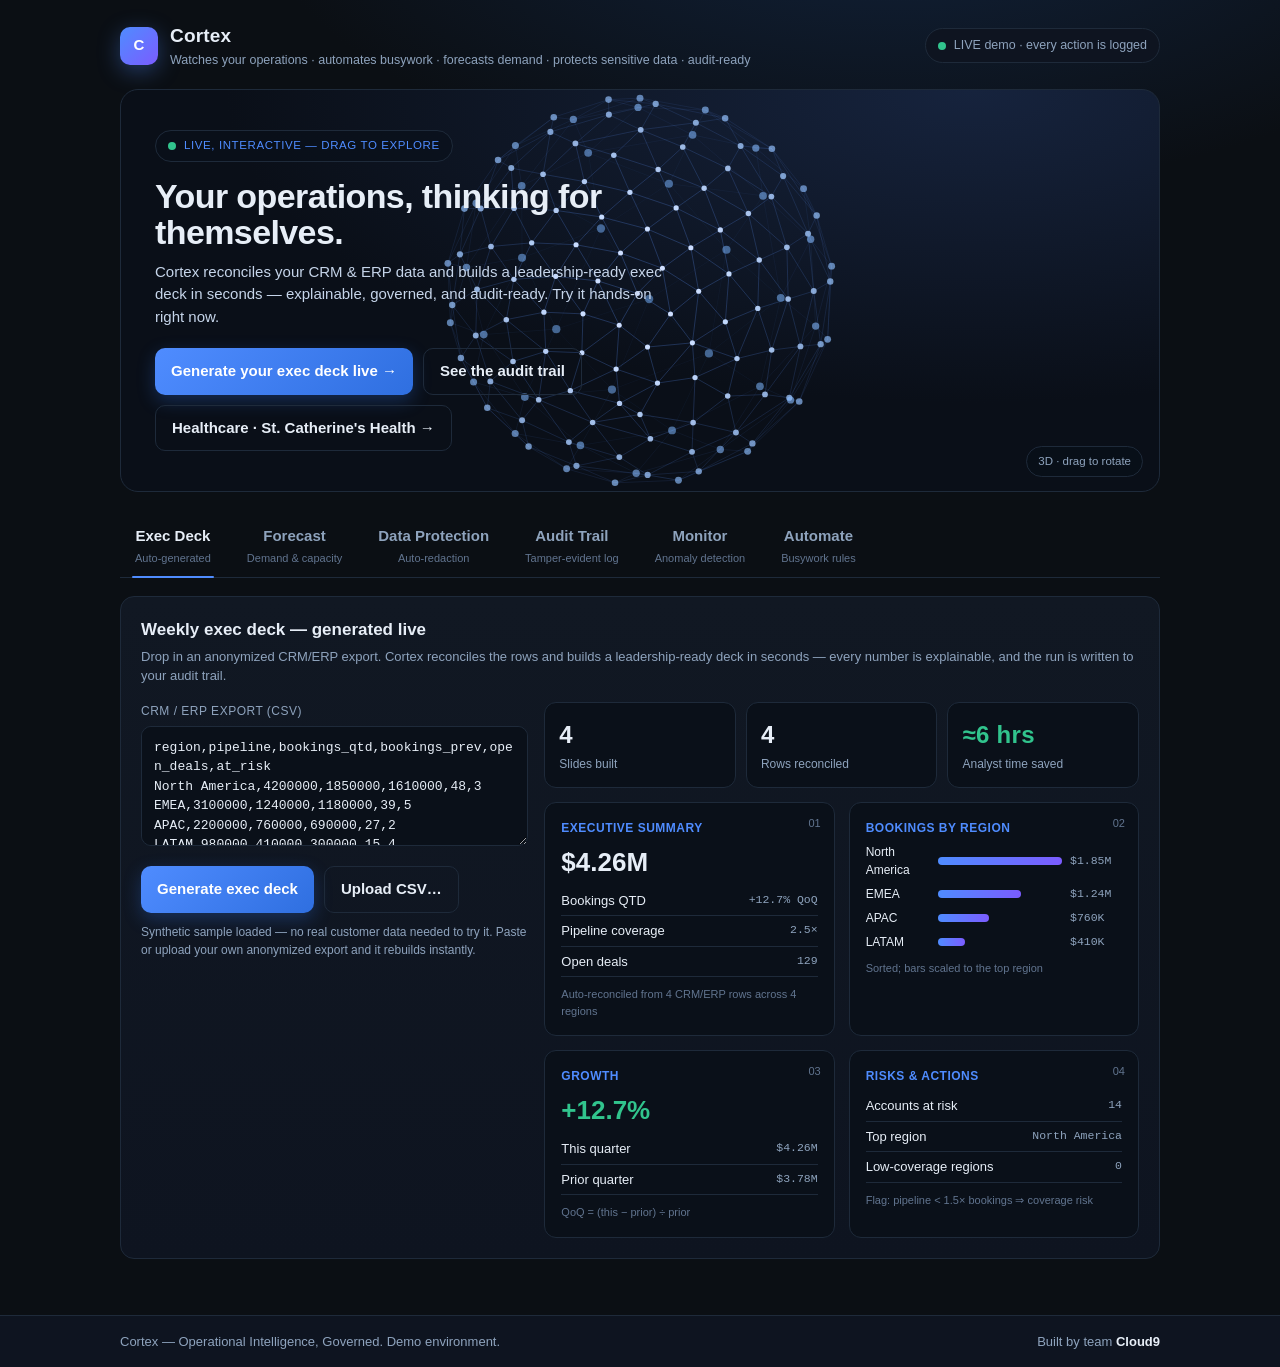
==== commit 264e36d2: "Add home page link" ====
--- a/index.html
+++ b/index.html
@@ -121,45 +121,7 @@
   .barrow{display:grid;grid-template-columns:64px 1fr 52px;align-items:center;gap:8px;font-size:12px;margin:6px 0}
   .barrow .bar{height:8px;border-radius:4px;background:linear-gradient(90deg,var(--accent),#7b5cff)}
 
-  /* governance / approval queue */
-  .approw{display:flex;gap:12px;align-items:flex-start;justify-content:space-between;background:#0a1019;border:1px solid var(--line);border-radius:12px;padding:14px 16px;margin-bottom:10px}
-  .approw .meta{min-width:0}
-  .approw .act{font-size:14px;font-weight:600;margin-bottom:4px}
-  .approw .r{color:var(--mut);font-size:12px}
-  .approw .btns{display:flex;gap:8px;flex:none}
-  .btn.sm{padding:8px 13px;font-size:13px}
-  .btn.rej{background:transparent;border:1px solid var(--line);color:var(--bad);box-shadow:none}
-  .btn.rej:hover{border-color:var(--bad)}
-  .pill{display:inline-block;font-size:10.5px;font-weight:700;padding:2px 8px;border-radius:999px;letter-spacing:.4px;vertical-align:middle}
-  .pill.pend{background:rgba(240,165,62,.15);color:var(--warn)}
-  .pill.appr{background:rgba(49,196,141,.15);color:var(--good)}
-  .pill.rejd{background:rgba(240,97,109,.15);color:var(--bad)}
-  .pill.risk{background:rgba(123,92,255,.16);color:#b9a5ff;margin-right:6px}
-  .ctrlbar{display:flex;gap:10px;flex-wrap:wrap;margin:0 0 16px}
-  .ctrl{flex:1 1 180px;background:#0a1019;border:1px solid var(--line);border-radius:10px;padding:12px 14px}
-  .ctrl .h{font-size:12px;color:var(--good);font-weight:700;margin-bottom:2px}
-  .ctrl .d{font-size:12px;color:var(--mut)}
-
-  /* avatar greeter */
-  .ava{position:fixed;right:20px;bottom:20px;z-index:60;display:flex;align-items:flex-end;gap:10px;max-width:min(340px,86vw)}
-  .ava.hidden{display:none}
-  .ava .orb{width:52px;height:52px;border-radius:50%;flex:none;cursor:pointer;position:relative;
-    background:radial-gradient(circle at 34% 30%,#a9c6ff,#4f8cff 46%,#7b5cff);box-shadow:0 6px 22px rgba(79,140,255,.5)}
-  .ava .orb::after{content:"";position:absolute;inset:-5px;border-radius:50%;border:2px solid rgba(79,140,255,.45);animation:pulse2 2.2s infinite}
-  @keyframes pulse2{0%{transform:scale(1);opacity:.7}70%{transform:scale(1.28);opacity:0}100%{opacity:0}}
-  .ava .orb .eye{position:absolute;top:19px;width:6px;height:10px;border-radius:3px;background:#0a1019}
-  .ava .orb .eye.l{left:16px}.ava .orb .eye.r{right:16px}
-  .ava .orb.talk .eye{animation:blink 3.2s infinite}
-  @keyframes blink{0%,92%,100%{transform:scaleY(1)}96%{transform:scaleY(.12)}}
-  .ava .bubble{background:var(--panel);border:1px solid var(--line);border-radius:14px 14px 4px 14px;padding:12px 30px 12px 14px;position:relative;box-shadow:0 12px 34px rgba(0,0,0,.45)}
-  .ava .bubble .who{font-size:10.5px;color:var(--accent);font-weight:700;letter-spacing:.5px;margin-bottom:3px}
-  .ava .bubble .msg{font-size:13px;line-height:1.5;color:var(--ink);min-height:18px}
-  .ava .bubble .x{position:absolute;top:6px;right:8px;color:var(--mut);cursor:pointer;font-size:15px;line-height:1;border:0;background:none;padding:2px}
-  .ava .bubble .x:hover{color:var(--ink)}
-  .ava .cur{display:inline-block;width:7px;height:14px;background:var(--accent);vertical-align:-2px;margin-left:1px;animation:caret 1s steps(1) infinite}
-  @keyframes caret{50%{opacity:0}}
-
-  @media (max-width:560px){.brand h1{font-size:17px}.tab{padding:9px 11px}.hero h2{font-size:26px}.hero .heroin{padding:26px 20px}.ava{right:12px;bottom:12px}}
+  @media (max-width:560px){.brand h1{font-size:17px}.tab{padding:9px 11px}.hero h2{font-size:26px}.hero .heroin{padding:26px 20px}}
 </style>
 </head>
 <body>
@@ -185,6 +147,7 @@
       <div class="cta">
         <button class="btn" onclick="showTab('execdeck');document.getElementById('execdeck').scrollIntoView({behavior:'smooth',block:'start'})">Generate your exec deck live →</button>
         <button class="btn ghost" onclick="showTab('audit');document.getElementById('audit').scrollIntoView({behavior:'smooth',block:'start'})">See the audit trail</button>
+        <a class="btn ghost" href="cloud9_health.html" style="text-decoration:none;display:inline-flex;align-items:center">Healthcare · St. Catherine's Health →</a>
       </div>
     </div>
     <div class="hint3d">3D · drag to rotate</div>
@@ -195,7 +158,6 @@
     <button class="tab" data-tab="forecast">Forecast<small>Demand &amp; capacity</small></button>
     <button class="tab" data-tab="redact">Data Protection<small>Auto-redaction</small></button>
     <button class="tab" data-tab="audit">Audit Trail<small>Tamper-evident log</small></button>
-    <button class="tab" data-tab="governance">Governance<small>Approvals + controls</small></button>
     <button class="tab" data-tab="monitor">Monitor<small>Anomaly detection</small></button>
     <button class="tab" data-tab="automate">Automate<small>Busywork rules</small></button>
   </nav>
@@ -306,29 +268,6 @@
     </div>
   </section>
 
-  <!-- GOVERNANCE (human-in-the-loop approval console) -->
-  <section id="governance" class="hide">
-    <div class="panel">
-      <h2>Governance console — human-in-the-loop</h2>
-      <p class="sub">Cortex never acts on its own. Every AI-proposed action is queued for a human to approve or reject, and each decision is written to the tamper-evident audit trail — end to end.</p>
-      <div class="ctrlbar">
-        <div class="ctrl"><div class="h">Human approval gate</div><div class="d">Nothing executes until a person approves it.</div></div>
-        <div class="ctrl"><div class="h">In-browser processing</div><div class="d">Data stays on your device — nothing leaves.</div></div>
-        <div class="ctrl"><div class="h">Tamper-evident log</div><div class="d">Hash-chained; verify it on the Audit tab.</div></div>
-      </div>
-      <div class="stat" id="govkpi"></div>
-      <div id="appqueue" style="margin-top:14px"></div>
-      <div class="btnbar">
-        <button class="btn ghost" onclick="showTab('audit');document.getElementById('audit').scrollIntoView({behavior:'smooth',block:'start'})">Open full audit trail →</button>
-        <button class="btn ghost" onclick="resetQueue()">Reset queue</button>
-      </div>
-      <label style="margin-top:18px">Recent audit entries (live)</label>
-      <div class="tablewrap">
-        <table><thead><tr><th>#</th><th>Timestamp (UTC)</th><th>Action</th><th>Detail</th></tr></thead><tbody id="govaudit"></tbody></table>
-      </div>
-    </div>
-  </section>
-
   <!-- MONITOR -->
   <section id="monitor" class="hide">
     <div class="panel">
@@ -364,16 +303,6 @@
   </div>
 </footer>
 
-<!-- AVATAR GREETER -->
-<div class="ava" id="ava">
-  <div class="orb" id="avaorb" title="Click to hear me"><span class="eye l"></span><span class="eye r"></span></div>
-  <div class="bubble">
-    <button class="x" onclick="document.getElementById('ava').classList.add('hidden')" aria-label="Dismiss">×</button>
-    <div class="who">CORTEX ASSISTANT</div>
-    <div class="msg" id="avamsg"></div>
-  </div>
-</div>
-
 <script>
 /* ---------- tiny hash (cyrb53) ---------- */
 function cyrb53(str, seed=0){let h1=0xdeadbeef^seed,h2=0x41c6ce57^seed;
@@ -408,7 +337,6 @@
     || `<tr><td colspan="6" style="color:var(--mut)">No events yet — use any tab and actions appear here.</td></tr>`;
   document.getElementById('akpi').innerHTML=
     kpi(audit.length,'Logged events')+kpi('SHA-chain','Integrity model','good')+kpi(audit.length?audit[audit.length-1].hash.slice(0,10):'—','Head hash');
-  if(typeof renderGovAudit==='function')renderGovAudit();
 }
 function verifyChain(){
   let ok=true,prev='GENESIS',brokenAt=null;
@@ -645,73 +573,17 @@
   window.addEventListener('resize',size);size();frame();
 })();
 
-/* ---------- governance: human-in-the-loop approval queue ---------- */
-const APPROVALS_DEFAULT=[
-  {id:'a1',act:'Disable access for offboarded user (J. Rivera)',risk:'High',why:'HR feed shows termination 2h ago; 4 systems still active',status:'pending'},
-  {id:'a2',act:'Auto-redact PII in 3 closed tickets before archival',risk:'Medium',why:'SSN + card number detected in ticket bodies',status:'pending'},
-  {id:'a3',act:'Publish weekly exec deck to leadership dashboard',risk:'Low',why:'Reconciled from CRM/ERP; QoQ +14.9%',status:'pending'},
-  {id:'a4',act:'Re-forecast APAC demand (+12% signal)',risk:'Medium',why:'Rolling anomaly exceeded threshold for 3 periods',status:'pending'},
-];
-let approvals=APPROVALS_DEFAULT.map(a=>({...a}));
-function statusPill(s){return s==='approved'?'<span class="pill appr">APPROVED</span>':s==='rejected'?'<span class="pill rejd">REJECTED</span>':'<span class="pill pend">PENDING</span>';}
-function renderQueue(){
-  const q=document.getElementById('appqueue');if(!q)return;
-  q.innerHTML=approvals.map(a=>`
-    <div class="approw">
-      <div class="meta">
-        <div class="act">${escapeHtml(a.act)} &nbsp;${statusPill(a.status)}</div>
-        <div class="r"><span class="pill risk">${a.risk} risk</span>${escapeHtml(a.why)}</div>
-      </div>
-      <div class="btns">${a.status==='pending'
-        ? `<button class="btn sm" onclick="decide('${a.id}','approve')">Approve</button><button class="btn sm rej" onclick="decide('${a.id}','reject')">Reject</button>`
-        : `<button class="btn sm rej" onclick="undecide('${a.id}')">Undo</button>`}</div>
-    </div>`).join('');
-  const pend=approvals.filter(a=>a.status==='pending').length;
-  const appr=approvals.filter(a=>a.status==='approved').length;
-  const rej=approvals.filter(a=>a.status==='rejected').length;
-  document.getElementById('govkpi').innerHTML=kpi(pend,'Awaiting approval','warn')+kpi(appr,'Approved','good')+kpi(rej,'Rejected',rej?'bad':'');
-  renderGovAudit();
-}
-function decide(id,action){
-  const a=approvals.find(x=>x.id===id);if(!a||a.status!=='pending')return;
-  a.status=action==='approve'?'approved':'rejected';
-  logEvent('approval.'+(action==='approve'?'approve':'reject'),(action==='approve'?'Approved':'Rejected')+' — '+a.act+' ['+a.risk+' risk]');
-  renderQueue();
-}
-function undecide(id){const a=approvals.find(x=>x.id===id);if(!a)return;a.status='pending';logEvent('approval.reopen','Reopened — '+a.act);renderQueue();}
-function resetQueue(){approvals=APPROVALS_DEFAULT.map(a=>({...a}));logEvent('approval.reset','Approval queue reset — '+approvals.length+' actions pending');renderQueue();}
-function renderGovAudit(){
-  const tb=document.getElementById('govaudit');if(!tb)return;
-  tb.innerHTML=audit.slice().reverse().slice(0,12).map(e=>
-    `<tr><td>${e.seq}</td><td class="mono">${e.ts}</td><td>${e.action}</td><td>${escapeHtml(e.detail)}</td></tr>`).join('')
-    || `<tr><td colspan="4" style="color:var(--mut)">No events yet.</td></tr>`;
-}
-
-/* ---------- avatar greeter (types + speaks on click) ---------- */
-(function(){
-  const orb=document.getElementById('avaorb'),msgEl=document.getElementById('avamsg');
-  if(!orb||!msgEl)return;
-  const greeting="Hi, I'm Cortex 👋 I watch your ops, automate the busywork, and keep every action human-approved and audit-ready. Try Generate exec deck — or click me to hear more.";
-  let i=0;orb.classList.add('talk');msgEl.innerHTML='<span class="cur"></span>';
-  function type(){
-    if(i<=greeting.length){msgEl.innerHTML=escapeHtml(greeting.slice(0,i))+'<span class="cur"></span>';i++;setTimeout(type,i<greeting.length?18:600);}
-    else{msgEl.textContent=greeting;}
-  }
-  setTimeout(type,700);
-  orb.addEventListener('click',()=>{try{const u=new SpeechSynthesisUtterance(greeting.replace(/👋/g,''));u.rate=1.02;speechSynthesis.cancel();speechSynthesis.speak(u);}catch(_){}});
-})();
-
 /* ---------- helpers / boot ---------- */
 function kpi(n,l,cls=''){return `<div class="kpi ${cls}"><div class="n">${n}</div><div class="l">${l}</div></div>`;}
 function escapeHtml(s){return String(s).replace(/[&<>]/g,c=>({'&':'&amp;','<':'&lt;','>':'&gt;'}[c]));}
-const TABS=['execdeck','forecast','redact','audit','governance','monitor','automate'];
+const TABS=['execdeck','forecast','redact','audit','monitor','automate'];
 function showTab(id){
   if(!TABS.includes(id))id='execdeck';
   document.querySelectorAll('.tab').forEach(t=>t.classList.toggle('active',t.dataset.tab===id));
   TABS.forEach(s=>document.getElementById(s).classList.toggle('hide',s!==id));
 }
 document.getElementById('tabs').addEventListener('click',e=>{const b=e.target.closest('.tab');if(!b)return;showTab(b.dataset.tab);});
-renderRules();renderAudit();genDeck();runForecast();renderQueue();
+renderRules();renderAudit();genDeck();runForecast();
 showTab(location.hash.replace('#','')||'execdeck');
 logEvent('session.start','Demo opened');
 </script>
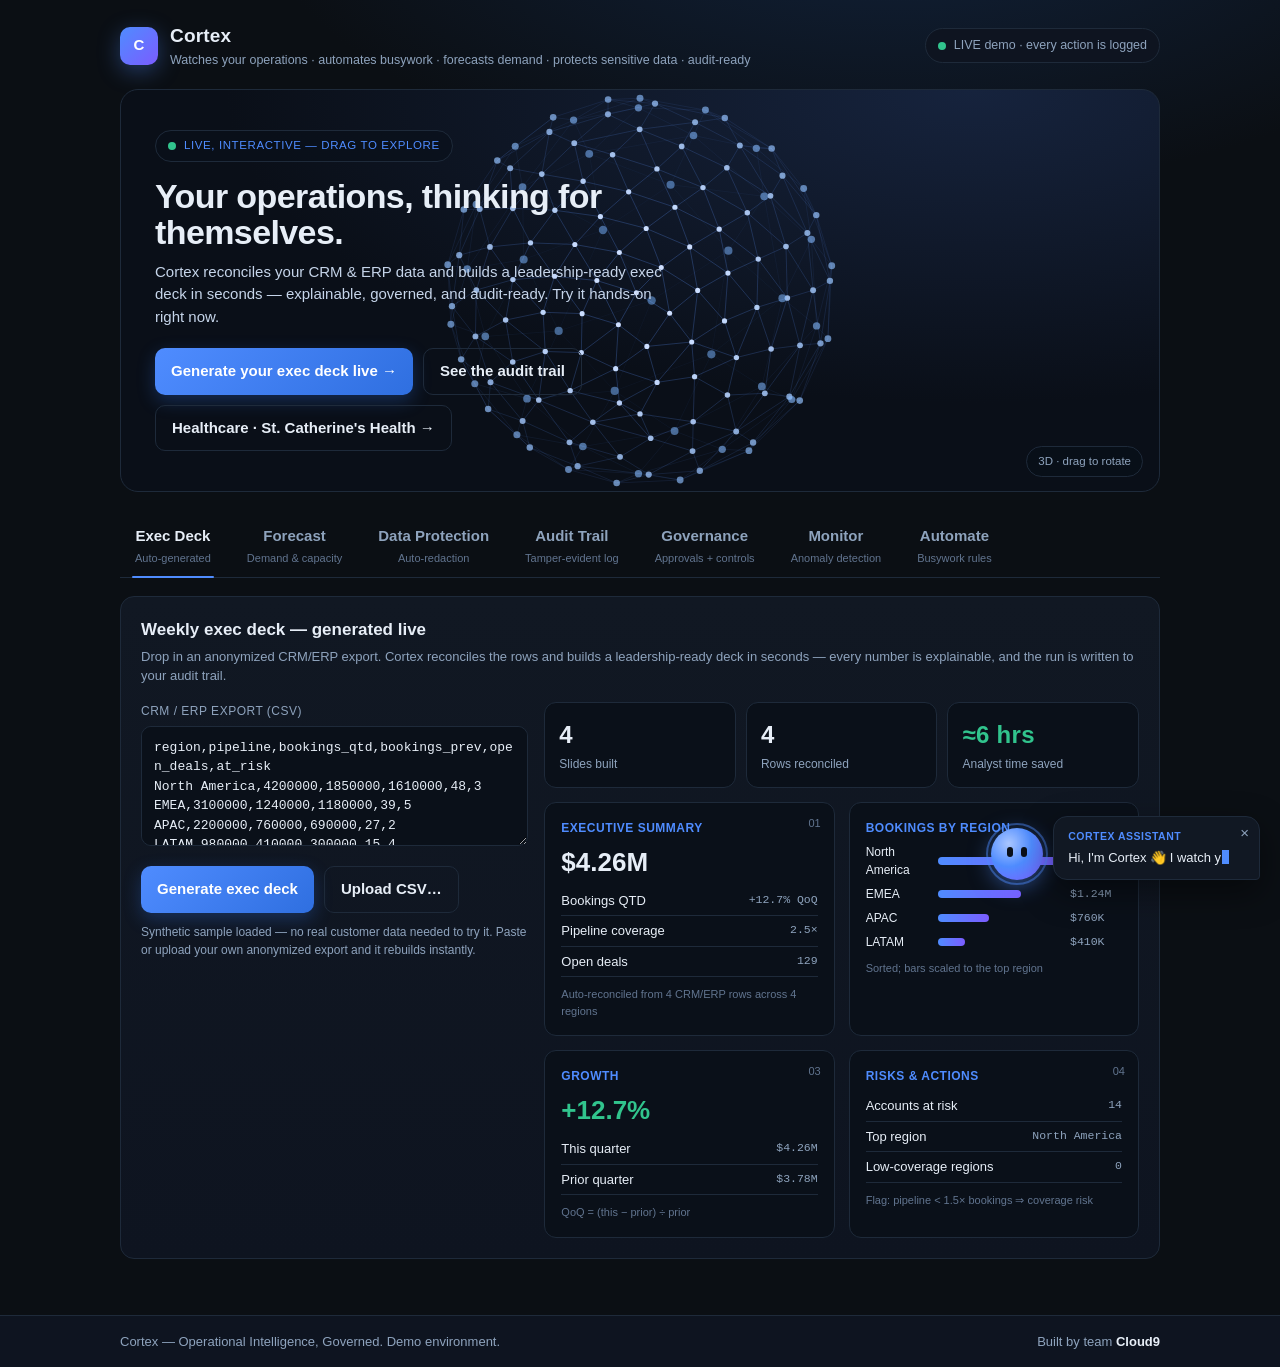
==== commit 5ed4aa04: "Merge branch 'main' of github.com:harshseth/cloud9-demo * 'main' of github.com:harshseth/cloud9-demo" ====
--- a/index.html
+++ b/index.html
@@ -121,7 +121,45 @@
   .barrow{display:grid;grid-template-columns:64px 1fr 52px;align-items:center;gap:8px;font-size:12px;margin:6px 0}
   .barrow .bar{height:8px;border-radius:4px;background:linear-gradient(90deg,var(--accent),#7b5cff)}
 
-  @media (max-width:560px){.brand h1{font-size:17px}.tab{padding:9px 11px}.hero h2{font-size:26px}.hero .heroin{padding:26px 20px}}
+  /* governance / approval queue */
+  .approw{display:flex;gap:12px;align-items:flex-start;justify-content:space-between;background:#0a1019;border:1px solid var(--line);border-radius:12px;padding:14px 16px;margin-bottom:10px}
+  .approw .meta{min-width:0}
+  .approw .act{font-size:14px;font-weight:600;margin-bottom:4px}
+  .approw .r{color:var(--mut);font-size:12px}
+  .approw .btns{display:flex;gap:8px;flex:none}
+  .btn.sm{padding:8px 13px;font-size:13px}
+  .btn.rej{background:transparent;border:1px solid var(--line);color:var(--bad);box-shadow:none}
+  .btn.rej:hover{border-color:var(--bad)}
+  .pill{display:inline-block;font-size:10.5px;font-weight:700;padding:2px 8px;border-radius:999px;letter-spacing:.4px;vertical-align:middle}
+  .pill.pend{background:rgba(240,165,62,.15);color:var(--warn)}
+  .pill.appr{background:rgba(49,196,141,.15);color:var(--good)}
+  .pill.rejd{background:rgba(240,97,109,.15);color:var(--bad)}
+  .pill.risk{background:rgba(123,92,255,.16);color:#b9a5ff;margin-right:6px}
+  .ctrlbar{display:flex;gap:10px;flex-wrap:wrap;margin:0 0 16px}
+  .ctrl{flex:1 1 180px;background:#0a1019;border:1px solid var(--line);border-radius:10px;padding:12px 14px}
+  .ctrl .h{font-size:12px;color:var(--good);font-weight:700;margin-bottom:2px}
+  .ctrl .d{font-size:12px;color:var(--mut)}
+
+  /* avatar greeter */
+  .ava{position:fixed;right:20px;bottom:20px;z-index:60;display:flex;align-items:flex-end;gap:10px;max-width:min(340px,86vw)}
+  .ava.hidden{display:none}
+  .ava .orb{width:52px;height:52px;border-radius:50%;flex:none;cursor:pointer;position:relative;
+    background:radial-gradient(circle at 34% 30%,#a9c6ff,#4f8cff 46%,#7b5cff);box-shadow:0 6px 22px rgba(79,140,255,.5)}
+  .ava .orb::after{content:"";position:absolute;inset:-5px;border-radius:50%;border:2px solid rgba(79,140,255,.45);animation:pulse2 2.2s infinite}
+  @keyframes pulse2{0%{transform:scale(1);opacity:.7}70%{transform:scale(1.28);opacity:0}100%{opacity:0}}
+  .ava .orb .eye{position:absolute;top:19px;width:6px;height:10px;border-radius:3px;background:#0a1019}
+  .ava .orb .eye.l{left:16px}.ava .orb .eye.r{right:16px}
+  .ava .orb.talk .eye{animation:blink 3.2s infinite}
+  @keyframes blink{0%,92%,100%{transform:scaleY(1)}96%{transform:scaleY(.12)}}
+  .ava .bubble{background:var(--panel);border:1px solid var(--line);border-radius:14px 14px 4px 14px;padding:12px 30px 12px 14px;position:relative;box-shadow:0 12px 34px rgba(0,0,0,.45)}
+  .ava .bubble .who{font-size:10.5px;color:var(--accent);font-weight:700;letter-spacing:.5px;margin-bottom:3px}
+  .ava .bubble .msg{font-size:13px;line-height:1.5;color:var(--ink);min-height:18px}
+  .ava .bubble .x{position:absolute;top:6px;right:8px;color:var(--mut);cursor:pointer;font-size:15px;line-height:1;border:0;background:none;padding:2px}
+  .ava .bubble .x:hover{color:var(--ink)}
+  .ava .cur{display:inline-block;width:7px;height:14px;background:var(--accent);vertical-align:-2px;margin-left:1px;animation:caret 1s steps(1) infinite}
+  @keyframes caret{50%{opacity:0}}
+
+  @media (max-width:560px){.brand h1{font-size:17px}.tab{padding:9px 11px}.hero h2{font-size:26px}.hero .heroin{padding:26px 20px}.ava{right:12px;bottom:12px}}
 </style>
 </head>
 <body>
@@ -158,6 +196,7 @@
     <button class="tab" data-tab="forecast">Forecast<small>Demand &amp; capacity</small></button>
     <button class="tab" data-tab="redact">Data Protection<small>Auto-redaction</small></button>
     <button class="tab" data-tab="audit">Audit Trail<small>Tamper-evident log</small></button>
+    <button class="tab" data-tab="governance">Governance<small>Approvals + controls</small></button>
     <button class="tab" data-tab="monitor">Monitor<small>Anomaly detection</small></button>
     <button class="tab" data-tab="automate">Automate<small>Busywork rules</small></button>
   </nav>
@@ -268,6 +307,29 @@
     </div>
   </section>
 
+  <!-- GOVERNANCE (human-in-the-loop approval console) -->
+  <section id="governance" class="hide">
+    <div class="panel">
+      <h2>Governance console — human-in-the-loop</h2>
+      <p class="sub">Cortex never acts on its own. Every AI-proposed action is queued for a human to approve or reject, and each decision is written to the tamper-evident audit trail — end to end.</p>
+      <div class="ctrlbar">
+        <div class="ctrl"><div class="h">Human approval gate</div><div class="d">Nothing executes until a person approves it.</div></div>
+        <div class="ctrl"><div class="h">In-browser processing</div><div class="d">Data stays on your device — nothing leaves.</div></div>
+        <div class="ctrl"><div class="h">Tamper-evident log</div><div class="d">Hash-chained; verify it on the Audit tab.</div></div>
+      </div>
+      <div class="stat" id="govkpi"></div>
+      <div id="appqueue" style="margin-top:14px"></div>
+      <div class="btnbar">
+        <button class="btn ghost" onclick="showTab('audit');document.getElementById('audit').scrollIntoView({behavior:'smooth',block:'start'})">Open full audit trail →</button>
+        <button class="btn ghost" onclick="resetQueue()">Reset queue</button>
+      </div>
+      <label style="margin-top:18px">Recent audit entries (live)</label>
+      <div class="tablewrap">
+        <table><thead><tr><th>#</th><th>Timestamp (UTC)</th><th>Action</th><th>Detail</th></tr></thead><tbody id="govaudit"></tbody></table>
+      </div>
+    </div>
+  </section>
+
   <!-- MONITOR -->
   <section id="monitor" class="hide">
     <div class="panel">
@@ -303,6 +365,16 @@
   </div>
 </footer>
 
+<!-- AVATAR GREETER -->
+<div class="ava" id="ava">
+  <div class="orb" id="avaorb" title="Click to hear me"><span class="eye l"></span><span class="eye r"></span></div>
+  <div class="bubble">
+    <button class="x" onclick="document.getElementById('ava').classList.add('hidden')" aria-label="Dismiss">×</button>
+    <div class="who">CORTEX ASSISTANT</div>
+    <div class="msg" id="avamsg"></div>
+  </div>
+</div>
+
 <script>
 /* ---------- tiny hash (cyrb53) ---------- */
 function cyrb53(str, seed=0){let h1=0xdeadbeef^seed,h2=0x41c6ce57^seed;
@@ -337,6 +409,7 @@
     || `<tr><td colspan="6" style="color:var(--mut)">No events yet — use any tab and actions appear here.</td></tr>`;
   document.getElementById('akpi').innerHTML=
     kpi(audit.length,'Logged events')+kpi('SHA-chain','Integrity model','good')+kpi(audit.length?audit[audit.length-1].hash.slice(0,10):'—','Head hash');
+  if(typeof renderGovAudit==='function')renderGovAudit();
 }
 function verifyChain(){
   let ok=true,prev='GENESIS',brokenAt=null;
@@ -573,17 +646,73 @@
   window.addEventListener('resize',size);size();frame();
 })();
 
+/* ---------- governance: human-in-the-loop approval queue ---------- */
+const APPROVALS_DEFAULT=[
+  {id:'a1',act:'Disable access for offboarded user (J. Rivera)',risk:'High',why:'HR feed shows termination 2h ago; 4 systems still active',status:'pending'},
+  {id:'a2',act:'Auto-redact PII in 3 closed tickets before archival',risk:'Medium',why:'SSN + card number detected in ticket bodies',status:'pending'},
+  {id:'a3',act:'Publish weekly exec deck to leadership dashboard',risk:'Low',why:'Reconciled from CRM/ERP; QoQ +14.9%',status:'pending'},
+  {id:'a4',act:'Re-forecast APAC demand (+12% signal)',risk:'Medium',why:'Rolling anomaly exceeded threshold for 3 periods',status:'pending'},
+];
+let approvals=APPROVALS_DEFAULT.map(a=>({...a}));
+function statusPill(s){return s==='approved'?'<span class="pill appr">APPROVED</span>':s==='rejected'?'<span class="pill rejd">REJECTED</span>':'<span class="pill pend">PENDING</span>';}
+function renderQueue(){
+  const q=document.getElementById('appqueue');if(!q)return;
+  q.innerHTML=approvals.map(a=>`
+    <div class="approw">
+      <div class="meta">
+        <div class="act">${escapeHtml(a.act)} &nbsp;${statusPill(a.status)}</div>
+        <div class="r"><span class="pill risk">${a.risk} risk</span>${escapeHtml(a.why)}</div>
+      </div>
+      <div class="btns">${a.status==='pending'
+        ? `<button class="btn sm" onclick="decide('${a.id}','approve')">Approve</button><button class="btn sm rej" onclick="decide('${a.id}','reject')">Reject</button>`
+        : `<button class="btn sm rej" onclick="undecide('${a.id}')">Undo</button>`}</div>
+    </div>`).join('');
+  const pend=approvals.filter(a=>a.status==='pending').length;
+  const appr=approvals.filter(a=>a.status==='approved').length;
+  const rej=approvals.filter(a=>a.status==='rejected').length;
+  document.getElementById('govkpi').innerHTML=kpi(pend,'Awaiting approval','warn')+kpi(appr,'Approved','good')+kpi(rej,'Rejected',rej?'bad':'');
+  renderGovAudit();
+}
+function decide(id,action){
+  const a=approvals.find(x=>x.id===id);if(!a||a.status!=='pending')return;
+  a.status=action==='approve'?'approved':'rejected';
+  logEvent('approval.'+(action==='approve'?'approve':'reject'),(action==='approve'?'Approved':'Rejected')+' — '+a.act+' ['+a.risk+' risk]');
+  renderQueue();
+}
+function undecide(id){const a=approvals.find(x=>x.id===id);if(!a)return;a.status='pending';logEvent('approval.reopen','Reopened — '+a.act);renderQueue();}
+function resetQueue(){approvals=APPROVALS_DEFAULT.map(a=>({...a}));logEvent('approval.reset','Approval queue reset — '+approvals.length+' actions pending');renderQueue();}
+function renderGovAudit(){
+  const tb=document.getElementById('govaudit');if(!tb)return;
+  tb.innerHTML=audit.slice().reverse().slice(0,12).map(e=>
+    `<tr><td>${e.seq}</td><td class="mono">${e.ts}</td><td>${e.action}</td><td>${escapeHtml(e.detail)}</td></tr>`).join('')
+    || `<tr><td colspan="4" style="color:var(--mut)">No events yet.</td></tr>`;
+}
+
+/* ---------- avatar greeter (types + speaks on click) ---------- */
+(function(){
+  const orb=document.getElementById('avaorb'),msgEl=document.getElementById('avamsg');
+  if(!orb||!msgEl)return;
+  const greeting="Hi, I'm Cortex 👋 I watch your ops, automate the busywork, and keep every action human-approved and audit-ready. Try Generate exec deck — or click me to hear more.";
+  let i=0;orb.classList.add('talk');msgEl.innerHTML='<span class="cur"></span>';
+  function type(){
+    if(i<=greeting.length){msgEl.innerHTML=escapeHtml(greeting.slice(0,i))+'<span class="cur"></span>';i++;setTimeout(type,i<greeting.length?18:600);}
+    else{msgEl.textContent=greeting;}
+  }
+  setTimeout(type,700);
+  orb.addEventListener('click',()=>{try{const u=new SpeechSynthesisUtterance(greeting.replace(/👋/g,''));u.rate=1.02;speechSynthesis.cancel();speechSynthesis.speak(u);}catch(_){}});
+})();
+
 /* ---------- helpers / boot ---------- */
 function kpi(n,l,cls=''){return `<div class="kpi ${cls}"><div class="n">${n}</div><div class="l">${l}</div></div>`;}
 function escapeHtml(s){return String(s).replace(/[&<>]/g,c=>({'&':'&amp;','<':'&lt;','>':'&gt;'}[c]));}
-const TABS=['execdeck','forecast','redact','audit','monitor','automate'];
+const TABS=['execdeck','forecast','redact','audit','governance','monitor','automate'];
 function showTab(id){
   if(!TABS.includes(id))id='execdeck';
   document.querySelectorAll('.tab').forEach(t=>t.classList.toggle('active',t.dataset.tab===id));
   TABS.forEach(s=>document.getElementById(s).classList.toggle('hide',s!==id));
 }
 document.getElementById('tabs').addEventListener('click',e=>{const b=e.target.closest('.tab');if(!b)return;showTab(b.dataset.tab);});
-renderRules();renderAudit();genDeck();runForecast();
+renderRules();renderAudit();genDeck();runForecast();renderQueue();
 showTab(location.hash.replace('#','')||'execdeck');
 logEvent('session.start','Demo opened');
 </script>
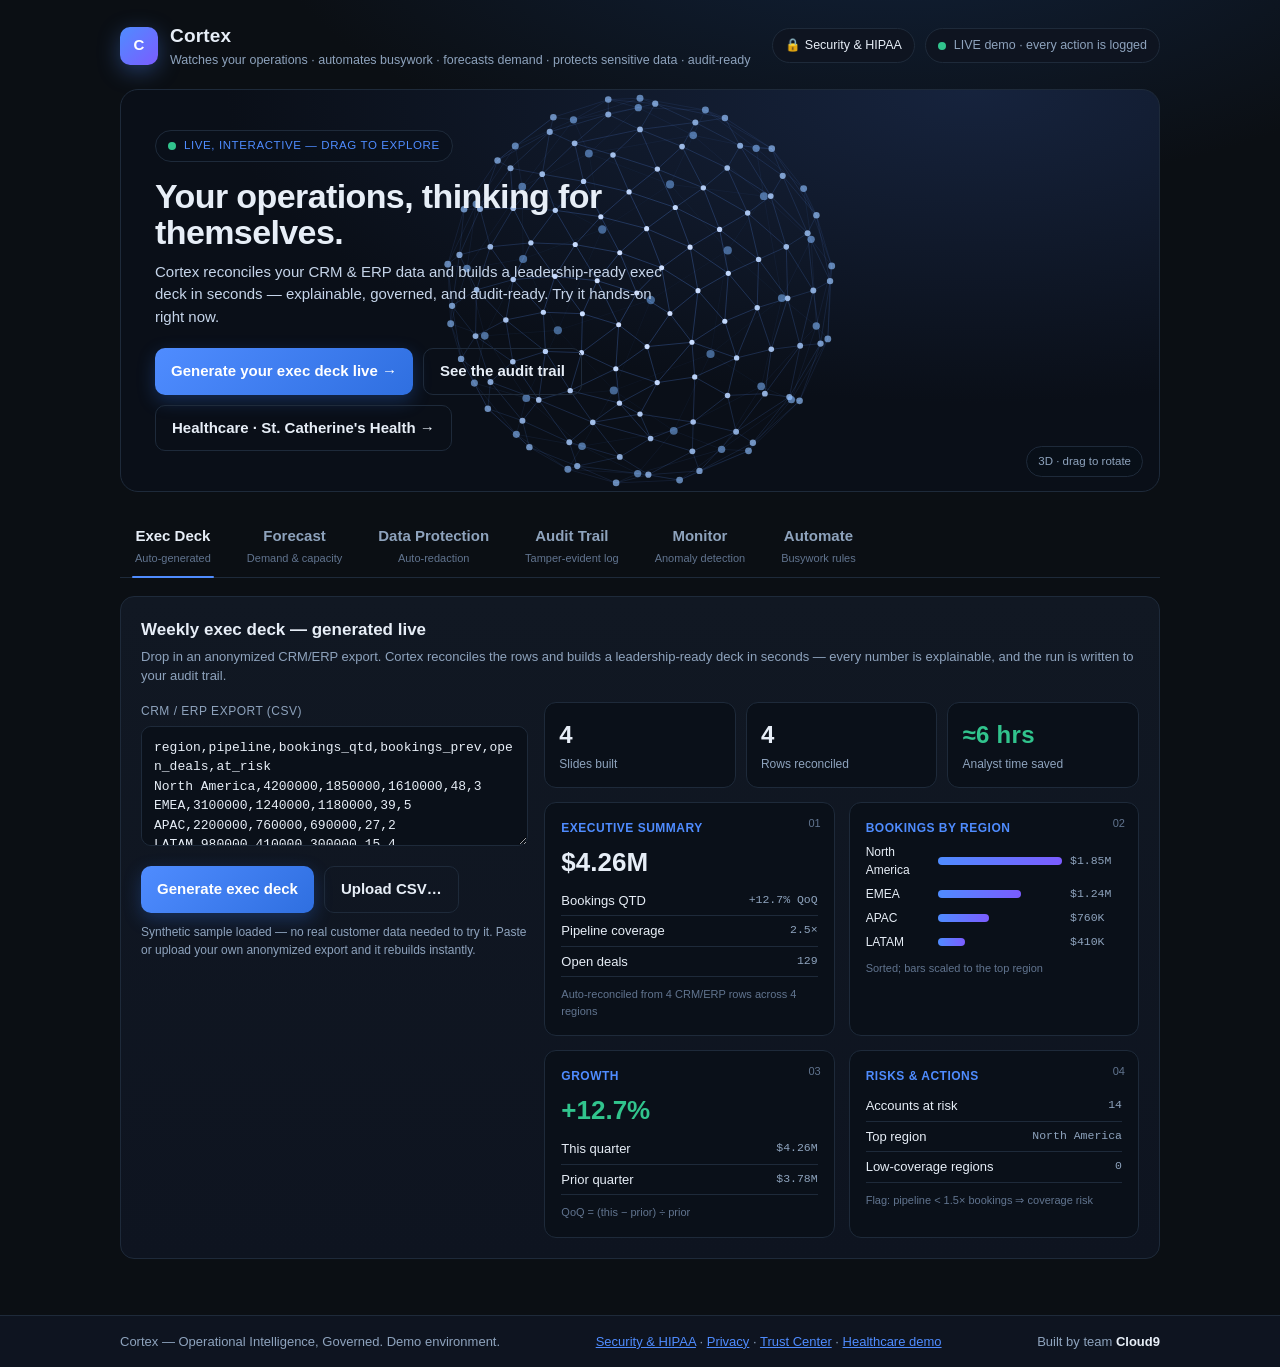
==== commit 8742d495: "More fixes" ====
--- a/index.html
+++ b/index.html
@@ -121,45 +121,7 @@
   .barrow{display:grid;grid-template-columns:64px 1fr 52px;align-items:center;gap:8px;font-size:12px;margin:6px 0}
   .barrow .bar{height:8px;border-radius:4px;background:linear-gradient(90deg,var(--accent),#7b5cff)}
 
-  /* governance / approval queue */
-  .approw{display:flex;gap:12px;align-items:flex-start;justify-content:space-between;background:#0a1019;border:1px solid var(--line);border-radius:12px;padding:14px 16px;margin-bottom:10px}
-  .approw .meta{min-width:0}
-  .approw .act{font-size:14px;font-weight:600;margin-bottom:4px}
-  .approw .r{color:var(--mut);font-size:12px}
-  .approw .btns{display:flex;gap:8px;flex:none}
-  .btn.sm{padding:8px 13px;font-size:13px}
-  .btn.rej{background:transparent;border:1px solid var(--line);color:var(--bad);box-shadow:none}
-  .btn.rej:hover{border-color:var(--bad)}
-  .pill{display:inline-block;font-size:10.5px;font-weight:700;padding:2px 8px;border-radius:999px;letter-spacing:.4px;vertical-align:middle}
-  .pill.pend{background:rgba(240,165,62,.15);color:var(--warn)}
-  .pill.appr{background:rgba(49,196,141,.15);color:var(--good)}
-  .pill.rejd{background:rgba(240,97,109,.15);color:var(--bad)}
-  .pill.risk{background:rgba(123,92,255,.16);color:#b9a5ff;margin-right:6px}
-  .ctrlbar{display:flex;gap:10px;flex-wrap:wrap;margin:0 0 16px}
-  .ctrl{flex:1 1 180px;background:#0a1019;border:1px solid var(--line);border-radius:10px;padding:12px 14px}
-  .ctrl .h{font-size:12px;color:var(--good);font-weight:700;margin-bottom:2px}
-  .ctrl .d{font-size:12px;color:var(--mut)}
-
-  /* avatar greeter */
-  .ava{position:fixed;right:20px;bottom:20px;z-index:60;display:flex;align-items:flex-end;gap:10px;max-width:min(340px,86vw)}
-  .ava.hidden{display:none}
-  .ava .orb{width:52px;height:52px;border-radius:50%;flex:none;cursor:pointer;position:relative;
-    background:radial-gradient(circle at 34% 30%,#a9c6ff,#4f8cff 46%,#7b5cff);box-shadow:0 6px 22px rgba(79,140,255,.5)}
-  .ava .orb::after{content:"";position:absolute;inset:-5px;border-radius:50%;border:2px solid rgba(79,140,255,.45);animation:pulse2 2.2s infinite}
-  @keyframes pulse2{0%{transform:scale(1);opacity:.7}70%{transform:scale(1.28);opacity:0}100%{opacity:0}}
-  .ava .orb .eye{position:absolute;top:19px;width:6px;height:10px;border-radius:3px;background:#0a1019}
-  .ava .orb .eye.l{left:16px}.ava .orb .eye.r{right:16px}
-  .ava .orb.talk .eye{animation:blink 3.2s infinite}
-  @keyframes blink{0%,92%,100%{transform:scaleY(1)}96%{transform:scaleY(.12)}}
-  .ava .bubble{background:var(--panel);border:1px solid var(--line);border-radius:14px 14px 4px 14px;padding:12px 30px 12px 14px;position:relative;box-shadow:0 12px 34px rgba(0,0,0,.45)}
-  .ava .bubble .who{font-size:10.5px;color:var(--accent);font-weight:700;letter-spacing:.5px;margin-bottom:3px}
-  .ava .bubble .msg{font-size:13px;line-height:1.5;color:var(--ink);min-height:18px}
-  .ava .bubble .x{position:absolute;top:6px;right:8px;color:var(--mut);cursor:pointer;font-size:15px;line-height:1;border:0;background:none;padding:2px}
-  .ava .bubble .x:hover{color:var(--ink)}
-  .ava .cur{display:inline-block;width:7px;height:14px;background:var(--accent);vertical-align:-2px;margin-left:1px;animation:caret 1s steps(1) infinite}
-  @keyframes caret{50%{opacity:0}}
-
-  @media (max-width:560px){.brand h1{font-size:17px}.tab{padding:9px 11px}.hero h2{font-size:26px}.hero .heroin{padding:26px 20px}.ava{right:12px;bottom:12px}}
+  @media (max-width:560px){.brand h1{font-size:17px}.tab{padding:9px 11px}.hero h2{font-size:26px}.hero .heroin{padding:26px 20px}}
 </style>
 </head>
 <body>
@@ -172,7 +134,10 @@
         <p>Watches your operations · automates busywork · forecasts demand · protects sensitive data · audit-ready</p>
       </div>
     </div>
-    <div class="live"><span class="dot"></span> LIVE demo · every action is logged</div>
+    <div style="display:flex;align-items:center;gap:10px;flex-wrap:wrap">
+      <a href="security.html" style="color:var(--ink);text-decoration:none;font-size:12.5px;border:1px solid var(--line);padding:7px 12px;border-radius:999px;background:var(--panel2)">🔒 Security &amp; HIPAA</a>
+      <div class="live"><span class="dot"></span> LIVE demo · every action is logged</div>
+    </div>
   </header>
 
   <!-- 3D INTERACTIVE HERO (Cortex neural core) -->
@@ -196,7 +161,6 @@
     <button class="tab" data-tab="forecast">Forecast<small>Demand &amp; capacity</small></button>
     <button class="tab" data-tab="redact">Data Protection<small>Auto-redaction</small></button>
     <button class="tab" data-tab="audit">Audit Trail<small>Tamper-evident log</small></button>
-    <button class="tab" data-tab="governance">Governance<small>Approvals + controls</small></button>
     <button class="tab" data-tab="monitor">Monitor<small>Anomaly detection</small></button>
     <button class="tab" data-tab="automate">Automate<small>Busywork rules</small></button>
   </nav>
@@ -262,7 +226,8 @@
   <section id="redact" class="hide">
     <div class="panel">
       <h2>Sensitive-data protection</h2>
-      <p class="sub">Cortex scans free text before it's stored, shared, or sent to any model, and masks regulated identifiers. It records <em>that</em> redaction happened — never the raw value.</p>
+      <p class="sub">Cortex scans free text before it's stored, shared, or sent to any model, and masks regulated identifiers. It records <em>that</em> redaction happened — never the raw value. Only the identifier is replaced; surrounding context is preserved.</p>
+      <p class="sub">PHI is encrypted in transit (TLS 1.3) and at rest (AES-256-GCM, per-tenant keys), and Cortex operates as a HIPAA Business Associate under a signed BAA. Customer data is never used to train models. <a href="security.html">Read the full security, HIPAA &amp; BAA details →</a></p>
       <div class="row">
         <div class="col">
           <label for="rdata">Paste text (customer note, ticket, export)</label>
@@ -307,29 +272,6 @@
     </div>
   </section>
 
-  <!-- GOVERNANCE (human-in-the-loop approval console) -->
-  <section id="governance" class="hide">
-    <div class="panel">
-      <h2>Governance console — human-in-the-loop</h2>
-      <p class="sub">Cortex never acts on its own. Every AI-proposed action is queued for a human to approve or reject, and each decision is written to the tamper-evident audit trail — end to end.</p>
-      <div class="ctrlbar">
-        <div class="ctrl"><div class="h">Human approval gate</div><div class="d">Nothing executes until a person approves it.</div></div>
-        <div class="ctrl"><div class="h">In-browser processing</div><div class="d">Data stays on your device — nothing leaves.</div></div>
-        <div class="ctrl"><div class="h">Tamper-evident log</div><div class="d">Hash-chained; verify it on the Audit tab.</div></div>
-      </div>
-      <div class="stat" id="govkpi"></div>
-      <div id="appqueue" style="margin-top:14px"></div>
-      <div class="btnbar">
-        <button class="btn ghost" onclick="showTab('audit');document.getElementById('audit').scrollIntoView({behavior:'smooth',block:'start'})">Open full audit trail →</button>
-        <button class="btn ghost" onclick="resetQueue()">Reset queue</button>
-      </div>
-      <label style="margin-top:18px">Recent audit entries (live)</label>
-      <div class="tablewrap">
-        <table><thead><tr><th>#</th><th>Timestamp (UTC)</th><th>Action</th><th>Detail</th></tr></thead><tbody id="govaudit"></tbody></table>
-      </div>
-    </div>
-  </section>
-
   <!-- MONITOR -->
   <section id="monitor" class="hide">
     <div class="panel">
@@ -361,19 +303,10 @@
 <footer>
   <div class="wrap">
     <div>Cortex — Operational Intelligence, Governed. Demo environment.</div>
+    <div><a href="security.html">Security &amp; HIPAA</a> · <a href="privacy/">Privacy</a> · <a href="trust/">Trust Center</a> · <a href="cloud9_health.html">Healthcare demo</a></div>
     <div>Built by team <span class="teamtag">Cloud9</span></div>
   </div>
 </footer>
-
-<!-- AVATAR GREETER -->
-<div class="ava" id="ava">
-  <div class="orb" id="avaorb" title="Click to hear me"><span class="eye l"></span><span class="eye r"></span></div>
-  <div class="bubble">
-    <button class="x" onclick="document.getElementById('ava').classList.add('hidden')" aria-label="Dismiss">×</button>
-    <div class="who">CORTEX ASSISTANT</div>
-    <div class="msg" id="avamsg"></div>
-  </div>
-</div>
 
 <script>
 /* ---------- tiny hash (cyrb53) ---------- */
@@ -409,7 +342,6 @@
     || `<tr><td colspan="6" style="color:var(--mut)">No events yet — use any tab and actions appear here.</td></tr>`;
   document.getElementById('akpi').innerHTML=
     kpi(audit.length,'Logged events')+kpi('SHA-chain','Integrity model','good')+kpi(audit.length?audit[audit.length-1].hash.slice(0,10):'—','Head hash');
-  if(typeof renderGovAudit==='function')renderGovAudit();
 }
 function verifyChain(){
   let ok=true,prev='GENESIS',brokenAt=null;
@@ -646,73 +578,17 @@
   window.addEventListener('resize',size);size();frame();
 })();
 
-/* ---------- governance: human-in-the-loop approval queue ---------- */
-const APPROVALS_DEFAULT=[
-  {id:'a1',act:'Disable access for offboarded user (J. Rivera)',risk:'High',why:'HR feed shows termination 2h ago; 4 systems still active',status:'pending'},
-  {id:'a2',act:'Auto-redact PII in 3 closed tickets before archival',risk:'Medium',why:'SSN + card number detected in ticket bodies',status:'pending'},
-  {id:'a3',act:'Publish weekly exec deck to leadership dashboard',risk:'Low',why:'Reconciled from CRM/ERP; QoQ +14.9%',status:'pending'},
-  {id:'a4',act:'Re-forecast APAC demand (+12% signal)',risk:'Medium',why:'Rolling anomaly exceeded threshold for 3 periods',status:'pending'},
-];
-let approvals=APPROVALS_DEFAULT.map(a=>({...a}));
-function statusPill(s){return s==='approved'?'<span class="pill appr">APPROVED</span>':s==='rejected'?'<span class="pill rejd">REJECTED</span>':'<span class="pill pend">PENDING</span>';}
-function renderQueue(){
-  const q=document.getElementById('appqueue');if(!q)return;
-  q.innerHTML=approvals.map(a=>`
-    <div class="approw">
-      <div class="meta">
-        <div class="act">${escapeHtml(a.act)} &nbsp;${statusPill(a.status)}</div>
-        <div class="r"><span class="pill risk">${a.risk} risk</span>${escapeHtml(a.why)}</div>
-      </div>
-      <div class="btns">${a.status==='pending'
-        ? `<button class="btn sm" onclick="decide('${a.id}','approve')">Approve</button><button class="btn sm rej" onclick="decide('${a.id}','reject')">Reject</button>`
-        : `<button class="btn sm rej" onclick="undecide('${a.id}')">Undo</button>`}</div>
-    </div>`).join('');
-  const pend=approvals.filter(a=>a.status==='pending').length;
-  const appr=approvals.filter(a=>a.status==='approved').length;
-  const rej=approvals.filter(a=>a.status==='rejected').length;
-  document.getElementById('govkpi').innerHTML=kpi(pend,'Awaiting approval','warn')+kpi(appr,'Approved','good')+kpi(rej,'Rejected',rej?'bad':'');
-  renderGovAudit();
-}
-function decide(id,action){
-  const a=approvals.find(x=>x.id===id);if(!a||a.status!=='pending')return;
-  a.status=action==='approve'?'approved':'rejected';
-  logEvent('approval.'+(action==='approve'?'approve':'reject'),(action==='approve'?'Approved':'Rejected')+' — '+a.act+' ['+a.risk+' risk]');
-  renderQueue();
-}
-function undecide(id){const a=approvals.find(x=>x.id===id);if(!a)return;a.status='pending';logEvent('approval.reopen','Reopened — '+a.act);renderQueue();}
-function resetQueue(){approvals=APPROVALS_DEFAULT.map(a=>({...a}));logEvent('approval.reset','Approval queue reset — '+approvals.length+' actions pending');renderQueue();}
-function renderGovAudit(){
-  const tb=document.getElementById('govaudit');if(!tb)return;
-  tb.innerHTML=audit.slice().reverse().slice(0,12).map(e=>
-    `<tr><td>${e.seq}</td><td class="mono">${e.ts}</td><td>${e.action}</td><td>${escapeHtml(e.detail)}</td></tr>`).join('')
-    || `<tr><td colspan="4" style="color:var(--mut)">No events yet.</td></tr>`;
-}
-
-/* ---------- avatar greeter (types + speaks on click) ---------- */
-(function(){
-  const orb=document.getElementById('avaorb'),msgEl=document.getElementById('avamsg');
-  if(!orb||!msgEl)return;
-  const greeting="Hi, I'm Cortex 👋 I watch your ops, automate the busywork, and keep every action human-approved and audit-ready. Try Generate exec deck — or click me to hear more.";
-  let i=0;orb.classList.add('talk');msgEl.innerHTML='<span class="cur"></span>';
-  function type(){
-    if(i<=greeting.length){msgEl.innerHTML=escapeHtml(greeting.slice(0,i))+'<span class="cur"></span>';i++;setTimeout(type,i<greeting.length?18:600);}
-    else{msgEl.textContent=greeting;}
-  }
-  setTimeout(type,700);
-  orb.addEventListener('click',()=>{try{const u=new SpeechSynthesisUtterance(greeting.replace(/👋/g,''));u.rate=1.02;speechSynthesis.cancel();speechSynthesis.speak(u);}catch(_){}});
-})();
-
 /* ---------- helpers / boot ---------- */
 function kpi(n,l,cls=''){return `<div class="kpi ${cls}"><div class="n">${n}</div><div class="l">${l}</div></div>`;}
 function escapeHtml(s){return String(s).replace(/[&<>]/g,c=>({'&':'&amp;','<':'&lt;','>':'&gt;'}[c]));}
-const TABS=['execdeck','forecast','redact','audit','governance','monitor','automate'];
+const TABS=['execdeck','forecast','redact','audit','monitor','automate'];
 function showTab(id){
   if(!TABS.includes(id))id='execdeck';
   document.querySelectorAll('.tab').forEach(t=>t.classList.toggle('active',t.dataset.tab===id));
   TABS.forEach(s=>document.getElementById(s).classList.toggle('hide',s!==id));
 }
 document.getElementById('tabs').addEventListener('click',e=>{const b=e.target.closest('.tab');if(!b)return;showTab(b.dataset.tab);});
-renderRules();renderAudit();genDeck();runForecast();renderQueue();
+renderRules();renderAudit();genDeck();runForecast();
 showTab(location.hash.replace('#','')||'execdeck');
 logEvent('session.start','Demo opened');
 </script>
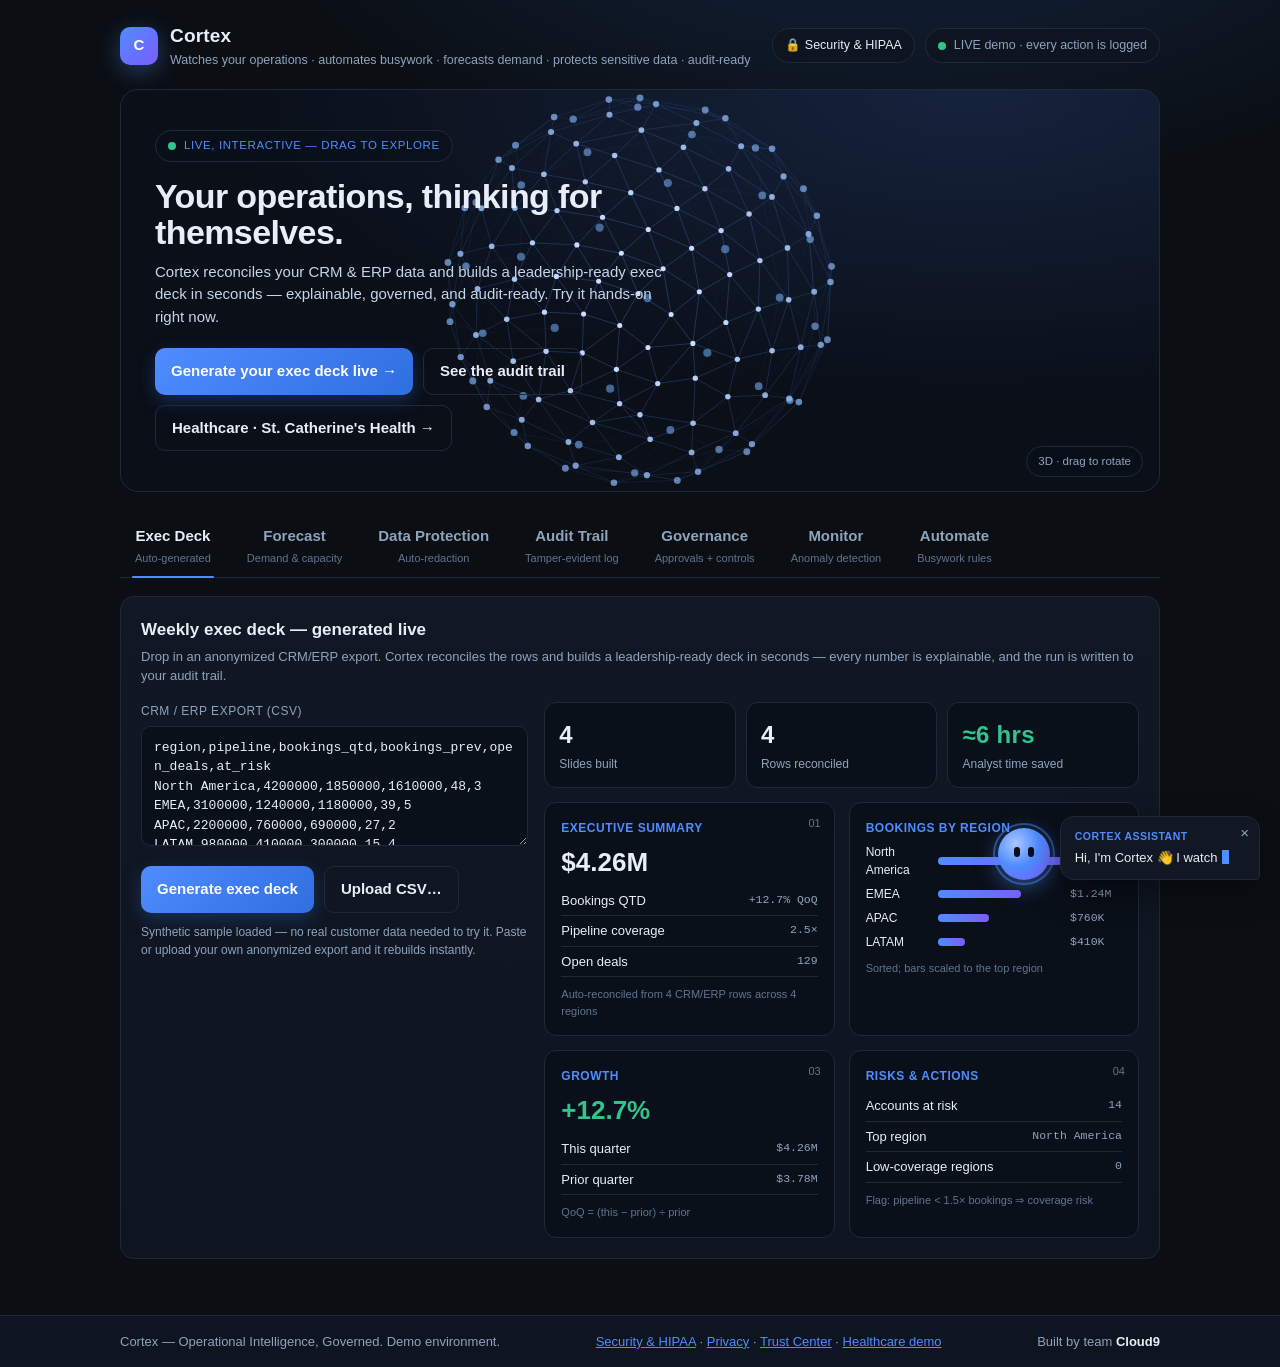
==== commit 9724f125: "Merge branch 'stcatherineshealth' * stcatherineshealth:   More fixes" ====
--- a/index.html
+++ b/index.html
@@ -121,7 +121,45 @@
   .barrow{display:grid;grid-template-columns:64px 1fr 52px;align-items:center;gap:8px;font-size:12px;margin:6px 0}
   .barrow .bar{height:8px;border-radius:4px;background:linear-gradient(90deg,var(--accent),#7b5cff)}
 
-  @media (max-width:560px){.brand h1{font-size:17px}.tab{padding:9px 11px}.hero h2{font-size:26px}.hero .heroin{padding:26px 20px}}
+  /* governance / approval queue */
+  .approw{display:flex;gap:12px;align-items:flex-start;justify-content:space-between;background:#0a1019;border:1px solid var(--line);border-radius:12px;padding:14px 16px;margin-bottom:10px}
+  .approw .meta{min-width:0}
+  .approw .act{font-size:14px;font-weight:600;margin-bottom:4px}
+  .approw .r{color:var(--mut);font-size:12px}
+  .approw .btns{display:flex;gap:8px;flex:none}
+  .btn.sm{padding:8px 13px;font-size:13px}
+  .btn.rej{background:transparent;border:1px solid var(--line);color:var(--bad);box-shadow:none}
+  .btn.rej:hover{border-color:var(--bad)}
+  .pill{display:inline-block;font-size:10.5px;font-weight:700;padding:2px 8px;border-radius:999px;letter-spacing:.4px;vertical-align:middle}
+  .pill.pend{background:rgba(240,165,62,.15);color:var(--warn)}
+  .pill.appr{background:rgba(49,196,141,.15);color:var(--good)}
+  .pill.rejd{background:rgba(240,97,109,.15);color:var(--bad)}
+  .pill.risk{background:rgba(123,92,255,.16);color:#b9a5ff;margin-right:6px}
+  .ctrlbar{display:flex;gap:10px;flex-wrap:wrap;margin:0 0 16px}
+  .ctrl{flex:1 1 180px;background:#0a1019;border:1px solid var(--line);border-radius:10px;padding:12px 14px}
+  .ctrl .h{font-size:12px;color:var(--good);font-weight:700;margin-bottom:2px}
+  .ctrl .d{font-size:12px;color:var(--mut)}
+
+  /* avatar greeter */
+  .ava{position:fixed;right:20px;bottom:20px;z-index:60;display:flex;align-items:flex-end;gap:10px;max-width:min(340px,86vw)}
+  .ava.hidden{display:none}
+  .ava .orb{width:52px;height:52px;border-radius:50%;flex:none;cursor:pointer;position:relative;
+    background:radial-gradient(circle at 34% 30%,#a9c6ff,#4f8cff 46%,#7b5cff);box-shadow:0 6px 22px rgba(79,140,255,.5)}
+  .ava .orb::after{content:"";position:absolute;inset:-5px;border-radius:50%;border:2px solid rgba(79,140,255,.45);animation:pulse2 2.2s infinite}
+  @keyframes pulse2{0%{transform:scale(1);opacity:.7}70%{transform:scale(1.28);opacity:0}100%{opacity:0}}
+  .ava .orb .eye{position:absolute;top:19px;width:6px;height:10px;border-radius:3px;background:#0a1019}
+  .ava .orb .eye.l{left:16px}.ava .orb .eye.r{right:16px}
+  .ava .orb.talk .eye{animation:blink 3.2s infinite}
+  @keyframes blink{0%,92%,100%{transform:scaleY(1)}96%{transform:scaleY(.12)}}
+  .ava .bubble{background:var(--panel);border:1px solid var(--line);border-radius:14px 14px 4px 14px;padding:12px 30px 12px 14px;position:relative;box-shadow:0 12px 34px rgba(0,0,0,.45)}
+  .ava .bubble .who{font-size:10.5px;color:var(--accent);font-weight:700;letter-spacing:.5px;margin-bottom:3px}
+  .ava .bubble .msg{font-size:13px;line-height:1.5;color:var(--ink);min-height:18px}
+  .ava .bubble .x{position:absolute;top:6px;right:8px;color:var(--mut);cursor:pointer;font-size:15px;line-height:1;border:0;background:none;padding:2px}
+  .ava .bubble .x:hover{color:var(--ink)}
+  .ava .cur{display:inline-block;width:7px;height:14px;background:var(--accent);vertical-align:-2px;margin-left:1px;animation:caret 1s steps(1) infinite}
+  @keyframes caret{50%{opacity:0}}
+
+  @media (max-width:560px){.brand h1{font-size:17px}.tab{padding:9px 11px}.hero h2{font-size:26px}.hero .heroin{padding:26px 20px}.ava{right:12px;bottom:12px}}
 </style>
 </head>
 <body>
@@ -161,6 +199,7 @@
     <button class="tab" data-tab="forecast">Forecast<small>Demand &amp; capacity</small></button>
     <button class="tab" data-tab="redact">Data Protection<small>Auto-redaction</small></button>
     <button class="tab" data-tab="audit">Audit Trail<small>Tamper-evident log</small></button>
+    <button class="tab" data-tab="governance">Governance<small>Approvals + controls</small></button>
     <button class="tab" data-tab="monitor">Monitor<small>Anomaly detection</small></button>
     <button class="tab" data-tab="automate">Automate<small>Busywork rules</small></button>
   </nav>
@@ -272,6 +311,29 @@
     </div>
   </section>
 
+  <!-- GOVERNANCE (human-in-the-loop approval console) -->
+  <section id="governance" class="hide">
+    <div class="panel">
+      <h2>Governance console — human-in-the-loop</h2>
+      <p class="sub">Cortex never acts on its own. Every AI-proposed action is queued for a human to approve or reject, and each decision is written to the tamper-evident audit trail — end to end.</p>
+      <div class="ctrlbar">
+        <div class="ctrl"><div class="h">Human approval gate</div><div class="d">Nothing executes until a person approves it.</div></div>
+        <div class="ctrl"><div class="h">In-browser processing</div><div class="d">Data stays on your device — nothing leaves.</div></div>
+        <div class="ctrl"><div class="h">Tamper-evident log</div><div class="d">Hash-chained; verify it on the Audit tab.</div></div>
+      </div>
+      <div class="stat" id="govkpi"></div>
+      <div id="appqueue" style="margin-top:14px"></div>
+      <div class="btnbar">
+        <button class="btn ghost" onclick="showTab('audit');document.getElementById('audit').scrollIntoView({behavior:'smooth',block:'start'})">Open full audit trail →</button>
+        <button class="btn ghost" onclick="resetQueue()">Reset queue</button>
+      </div>
+      <label style="margin-top:18px">Recent audit entries (live)</label>
+      <div class="tablewrap">
+        <table><thead><tr><th>#</th><th>Timestamp (UTC)</th><th>Action</th><th>Detail</th></tr></thead><tbody id="govaudit"></tbody></table>
+      </div>
+    </div>
+  </section>
+
   <!-- MONITOR -->
   <section id="monitor" class="hide">
     <div class="panel">
@@ -308,6 +370,16 @@
   </div>
 </footer>
 
+<!-- AVATAR GREETER -->
+<div class="ava" id="ava">
+  <div class="orb" id="avaorb" title="Click to hear me"><span class="eye l"></span><span class="eye r"></span></div>
+  <div class="bubble">
+    <button class="x" onclick="document.getElementById('ava').classList.add('hidden')" aria-label="Dismiss">×</button>
+    <div class="who">CORTEX ASSISTANT</div>
+    <div class="msg" id="avamsg"></div>
+  </div>
+</div>
+
 <script>
 /* ---------- tiny hash (cyrb53) ---------- */
 function cyrb53(str, seed=0){let h1=0xdeadbeef^seed,h2=0x41c6ce57^seed;
@@ -342,6 +414,7 @@
     || `<tr><td colspan="6" style="color:var(--mut)">No events yet — use any tab and actions appear here.</td></tr>`;
   document.getElementById('akpi').innerHTML=
     kpi(audit.length,'Logged events')+kpi('SHA-chain','Integrity model','good')+kpi(audit.length?audit[audit.length-1].hash.slice(0,10):'—','Head hash');
+  if(typeof renderGovAudit==='function')renderGovAudit();
 }
 function verifyChain(){
   let ok=true,prev='GENESIS',brokenAt=null;
@@ -578,17 +651,73 @@
   window.addEventListener('resize',size);size();frame();
 })();
 
+/* ---------- governance: human-in-the-loop approval queue ---------- */
+const APPROVALS_DEFAULT=[
+  {id:'a1',act:'Disable access for offboarded user (J. Rivera)',risk:'High',why:'HR feed shows termination 2h ago; 4 systems still active',status:'pending'},
+  {id:'a2',act:'Auto-redact PII in 3 closed tickets before archival',risk:'Medium',why:'SSN + card number detected in ticket bodies',status:'pending'},
+  {id:'a3',act:'Publish weekly exec deck to leadership dashboard',risk:'Low',why:'Reconciled from CRM/ERP; QoQ +14.9%',status:'pending'},
+  {id:'a4',act:'Re-forecast APAC demand (+12% signal)',risk:'Medium',why:'Rolling anomaly exceeded threshold for 3 periods',status:'pending'},
+];
+let approvals=APPROVALS_DEFAULT.map(a=>({...a}));
+function statusPill(s){return s==='approved'?'<span class="pill appr">APPROVED</span>':s==='rejected'?'<span class="pill rejd">REJECTED</span>':'<span class="pill pend">PENDING</span>';}
+function renderQueue(){
+  const q=document.getElementById('appqueue');if(!q)return;
+  q.innerHTML=approvals.map(a=>`
+    <div class="approw">
+      <div class="meta">
+        <div class="act">${escapeHtml(a.act)} &nbsp;${statusPill(a.status)}</div>
+        <div class="r"><span class="pill risk">${a.risk} risk</span>${escapeHtml(a.why)}</div>
+      </div>
+      <div class="btns">${a.status==='pending'
+        ? `<button class="btn sm" onclick="decide('${a.id}','approve')">Approve</button><button class="btn sm rej" onclick="decide('${a.id}','reject')">Reject</button>`
+        : `<button class="btn sm rej" onclick="undecide('${a.id}')">Undo</button>`}</div>
+    </div>`).join('');
+  const pend=approvals.filter(a=>a.status==='pending').length;
+  const appr=approvals.filter(a=>a.status==='approved').length;
+  const rej=approvals.filter(a=>a.status==='rejected').length;
+  document.getElementById('govkpi').innerHTML=kpi(pend,'Awaiting approval','warn')+kpi(appr,'Approved','good')+kpi(rej,'Rejected',rej?'bad':'');
+  renderGovAudit();
+}
+function decide(id,action){
+  const a=approvals.find(x=>x.id===id);if(!a||a.status!=='pending')return;
+  a.status=action==='approve'?'approved':'rejected';
+  logEvent('approval.'+(action==='approve'?'approve':'reject'),(action==='approve'?'Approved':'Rejected')+' — '+a.act+' ['+a.risk+' risk]');
+  renderQueue();
+}
+function undecide(id){const a=approvals.find(x=>x.id===id);if(!a)return;a.status='pending';logEvent('approval.reopen','Reopened — '+a.act);renderQueue();}
+function resetQueue(){approvals=APPROVALS_DEFAULT.map(a=>({...a}));logEvent('approval.reset','Approval queue reset — '+approvals.length+' actions pending');renderQueue();}
+function renderGovAudit(){
+  const tb=document.getElementById('govaudit');if(!tb)return;
+  tb.innerHTML=audit.slice().reverse().slice(0,12).map(e=>
+    `<tr><td>${e.seq}</td><td class="mono">${e.ts}</td><td>${e.action}</td><td>${escapeHtml(e.detail)}</td></tr>`).join('')
+    || `<tr><td colspan="4" style="color:var(--mut)">No events yet.</td></tr>`;
+}
+
+/* ---------- avatar greeter (types + speaks on click) ---------- */
+(function(){
+  const orb=document.getElementById('avaorb'),msgEl=document.getElementById('avamsg');
+  if(!orb||!msgEl)return;
+  const greeting="Hi, I'm Cortex 👋 I watch your ops, automate the busywork, and keep every action human-approved and audit-ready. Try Generate exec deck — or click me to hear more.";
+  let i=0;orb.classList.add('talk');msgEl.innerHTML='<span class="cur"></span>';
+  function type(){
+    if(i<=greeting.length){msgEl.innerHTML=escapeHtml(greeting.slice(0,i))+'<span class="cur"></span>';i++;setTimeout(type,i<greeting.length?18:600);}
+    else{msgEl.textContent=greeting;}
+  }
+  setTimeout(type,700);
+  orb.addEventListener('click',()=>{try{const u=new SpeechSynthesisUtterance(greeting.replace(/👋/g,''));u.rate=1.02;speechSynthesis.cancel();speechSynthesis.speak(u);}catch(_){}});
+})();
+
 /* ---------- helpers / boot ---------- */
 function kpi(n,l,cls=''){return `<div class="kpi ${cls}"><div class="n">${n}</div><div class="l">${l}</div></div>`;}
 function escapeHtml(s){return String(s).replace(/[&<>]/g,c=>({'&':'&amp;','<':'&lt;','>':'&gt;'}[c]));}
-const TABS=['execdeck','forecast','redact','audit','monitor','automate'];
+const TABS=['execdeck','forecast','redact','audit','governance','monitor','automate'];
 function showTab(id){
   if(!TABS.includes(id))id='execdeck';
   document.querySelectorAll('.tab').forEach(t=>t.classList.toggle('active',t.dataset.tab===id));
   TABS.forEach(s=>document.getElementById(s).classList.toggle('hide',s!==id));
 }
 document.getElementById('tabs').addEventListener('click',e=>{const b=e.target.closest('.tab');if(!b)return;showTab(b.dataset.tab);});
-renderRules();renderAudit();genDeck();runForecast();
+renderRules();renderAudit();genDeck();runForecast();renderQueue();
 showTab(location.hash.replace('#','')||'execdeck');
 logEvent('session.start','Demo opened');
 </script>
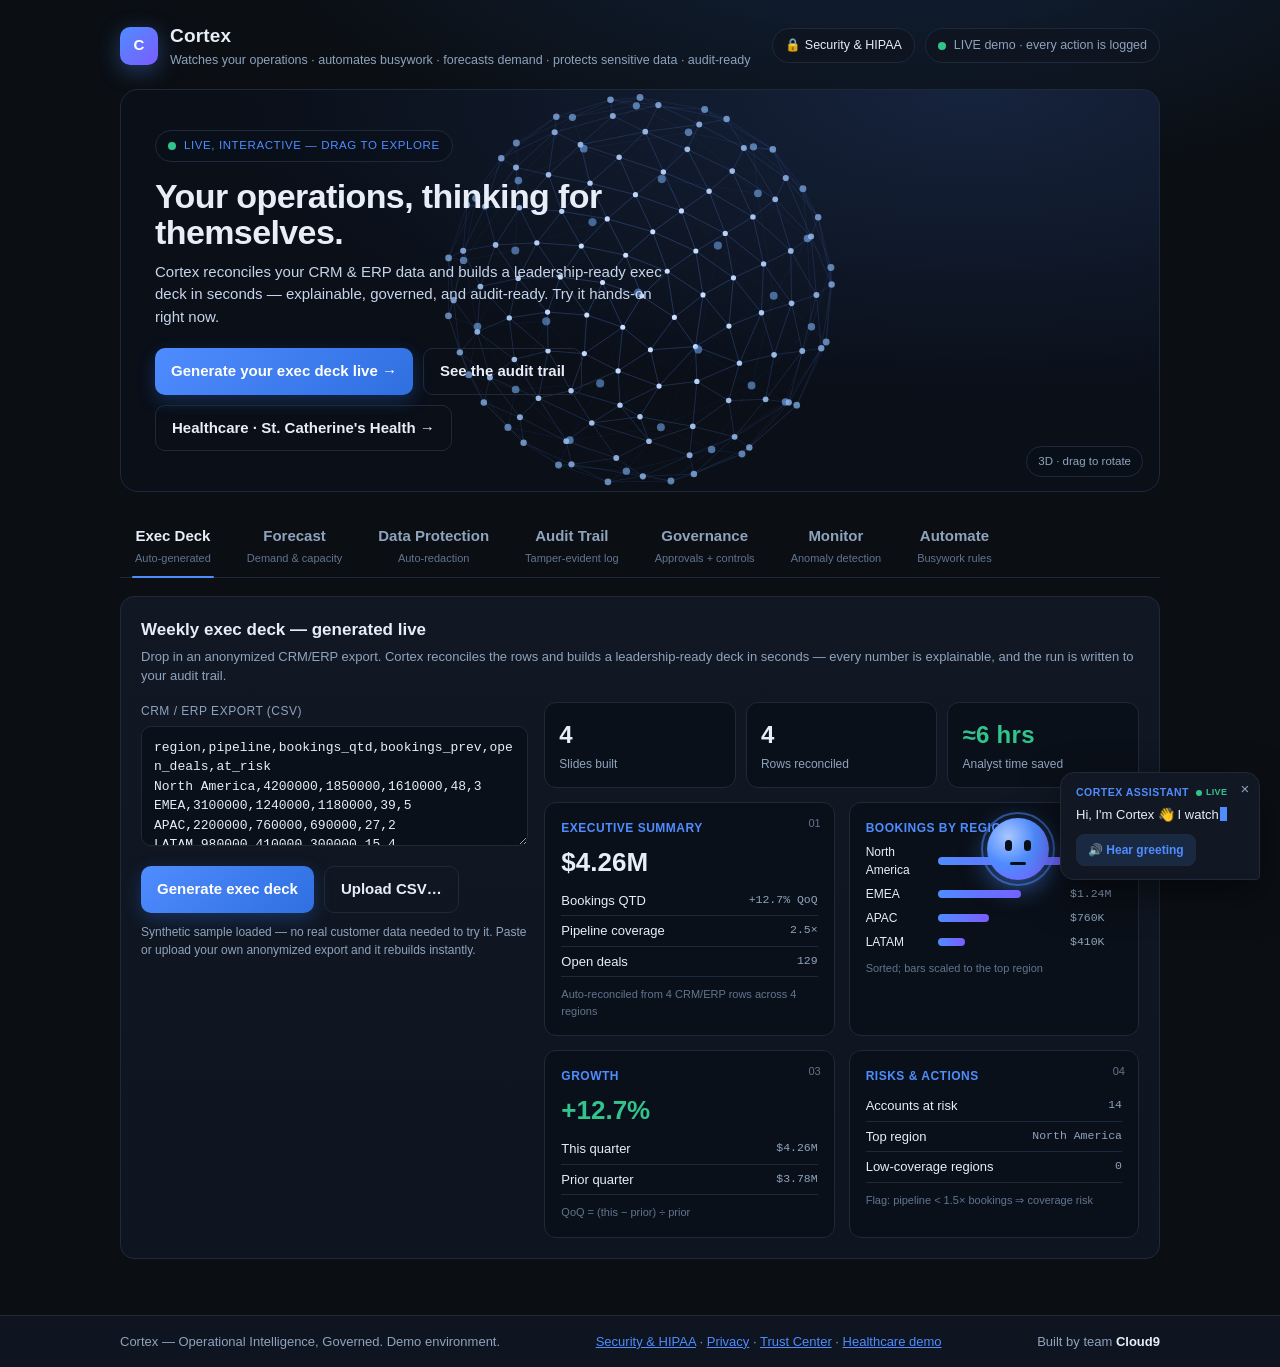
==== commit 247add49: "Make avatar greeter unmissable Larger orb with animated talking mouth + blinking eyes, entrance/wave" ====
--- a/index.html
+++ b/index.html
@@ -141,21 +141,31 @@
   .ctrl .d{font-size:12px;color:var(--mut)}
 
   /* avatar greeter */
-  .ava{position:fixed;right:20px;bottom:20px;z-index:60;display:flex;align-items:flex-end;gap:10px;max-width:min(340px,86vw)}
+  .ava{position:fixed;right:20px;bottom:20px;z-index:60;display:flex;align-items:flex-end;gap:11px;max-width:min(360px,92vw);animation:avain .55s cubic-bezier(.2,.8,.2,1) both}
+  @keyframes avain{from{opacity:0;transform:translateY(22px) scale(.9)}to{opacity:1;transform:none}}
   .ava.hidden{display:none}
-  .ava .orb{width:52px;height:52px;border-radius:50%;flex:none;cursor:pointer;position:relative;
-    background:radial-gradient(circle at 34% 30%,#a9c6ff,#4f8cff 46%,#7b5cff);box-shadow:0 6px 22px rgba(79,140,255,.5)}
-  .ava .orb::after{content:"";position:absolute;inset:-5px;border-radius:50%;border:2px solid rgba(79,140,255,.45);animation:pulse2 2.2s infinite}
-  @keyframes pulse2{0%{transform:scale(1);opacity:.7}70%{transform:scale(1.28);opacity:0}100%{opacity:0}}
-  .ava .orb .eye{position:absolute;top:19px;width:6px;height:10px;border-radius:3px;background:#0a1019}
-  .ava .orb .eye.l{left:16px}.ava .orb .eye.r{right:16px}
-  .ava .orb.talk .eye{animation:blink 3.2s infinite}
-  @keyframes blink{0%,92%,100%{transform:scaleY(1)}96%{transform:scaleY(.12)}}
-  .ava .bubble{background:var(--panel);border:1px solid var(--line);border-radius:14px 14px 4px 14px;padding:12px 30px 12px 14px;position:relative;box-shadow:0 12px 34px rgba(0,0,0,.45)}
-  .ava .bubble .who{font-size:10.5px;color:var(--accent);font-weight:700;letter-spacing:.5px;margin-bottom:3px}
+  .ava .orb{width:62px;height:62px;border-radius:50%;flex:none;cursor:pointer;position:relative;
+    background:radial-gradient(circle at 34% 30%,#a9c6ff,#4f8cff 46%,#7b5cff);box-shadow:0 8px 26px rgba(79,140,255,.55);
+    animation:wave 1.1s ease-in-out 3}
+  @keyframes wave{0%,100%{transform:rotate(0)}25%{transform:rotate(-9deg)}75%{transform:rotate(9deg)}}
+  .ava .orb::after{content:"";position:absolute;inset:-6px;border-radius:50%;border:2px solid rgba(79,140,255,.5);animation:pulse2 2s infinite}
+  @keyframes pulse2{0%{transform:scale(1);opacity:.75}70%{transform:scale(1.32);opacity:0}100%{opacity:0}}
+  .ava .orb .eye{position:absolute;top:22px;width:7px;height:11px;border-radius:4px;background:#0a1019;animation:blink 3.2s infinite}
+  .ava .orb .eye.l{left:18px}.ava .orb .eye.r{right:18px}
+  @keyframes blink{0%,92%,100%{transform:scaleY(1)}96%{transform:scaleY(.1)}}
+  .ava .orb .mouth{position:absolute;bottom:15px;left:50%;transform:translateX(-50%);width:16px;height:3px;border-radius:3px;background:#0a1019}
+  .ava .orb.speaking .mouth{animation:talkmouth .26s ease-in-out infinite alternate}
+  @keyframes talkmouth{from{height:3px;width:16px}to{height:11px;width:12px}}
+  .ava .bubble{background:var(--panel);border:1px solid var(--line);border-radius:14px 14px 4px 14px;padding:12px 32px 13px 15px;position:relative;box-shadow:0 14px 38px rgba(0,0,0,.5)}
+  .ava .bubble .who{font-size:10.5px;color:var(--accent);font-weight:700;letter-spacing:.5px;margin-bottom:4px;display:flex;align-items:center;gap:7px}
+  .ava .bubble .livedot{color:var(--good);font-size:9px;letter-spacing:.3px;display:inline-flex;align-items:center;gap:4px}
+  .ava .bubble .livedot::before{content:"";width:6px;height:6px;border-radius:50%;background:var(--good);animation:pulse 1.6s infinite}
   .ava .bubble .msg{font-size:13px;line-height:1.5;color:var(--ink);min-height:18px}
   .ava .bubble .x{position:absolute;top:6px;right:8px;color:var(--mut);cursor:pointer;font-size:15px;line-height:1;border:0;background:none;padding:2px}
   .ava .bubble .x:hover{color:var(--ink)}
+  .ava .bubble .hearbtn{margin-top:10px;background:rgba(79,140,255,.14);border:1px solid var(--line);color:var(--accent);
+    border-radius:8px;padding:6px 11px;font:inherit;font-size:12px;font-weight:600;cursor:pointer}
+  .ava .bubble .hearbtn:hover{border-color:var(--accent)}
   .ava .cur{display:inline-block;width:7px;height:14px;background:var(--accent);vertical-align:-2px;margin-left:1px;animation:caret 1s steps(1) infinite}
   @keyframes caret{50%{opacity:0}}
 
@@ -372,11 +382,12 @@
 
 <!-- AVATAR GREETER -->
 <div class="ava" id="ava">
-  <div class="orb" id="avaorb" title="Click to hear me"><span class="eye l"></span><span class="eye r"></span></div>
+  <div class="orb" id="avaorb" title="Click to hear me"><span class="eye l"></span><span class="eye r"></span><span class="mouth"></span></div>
   <div class="bubble">
     <button class="x" onclick="document.getElementById('ava').classList.add('hidden')" aria-label="Dismiss">×</button>
-    <div class="who">CORTEX ASSISTANT</div>
+    <div class="who">CORTEX ASSISTANT <span class="livedot">LIVE</span></div>
     <div class="msg" id="avamsg"></div>
+    <button class="hearbtn" id="avahear">🔊 Hear greeting</button>
   </div>
 </div>
 
@@ -695,16 +706,22 @@
 
 /* ---------- avatar greeter (types + speaks on click) ---------- */
 (function(){
-  const orb=document.getElementById('avaorb'),msgEl=document.getElementById('avamsg');
+  const orb=document.getElementById('avaorb'),msgEl=document.getElementById('avamsg'),hear=document.getElementById('avahear');
   if(!orb||!msgEl)return;
-  const greeting="Hi, I'm Cortex 👋 I watch your ops, automate the busywork, and keep every action human-approved and audit-ready. Try Generate exec deck — or click me to hear more.";
-  let i=0;orb.classList.add('talk');msgEl.innerHTML='<span class="cur"></span>';
+  const greeting="Hi, I'm Cortex 👋 I watch your ops, automate the busywork, and keep every action human-approved and audit-ready. Try Generate exec deck — or tap me to hear more.";
+  let i=0;orb.classList.add('talk','speaking');msgEl.innerHTML='<span class="cur"></span>';
   function type(){
-    if(i<=greeting.length){msgEl.innerHTML=escapeHtml(greeting.slice(0,i))+'<span class="cur"></span>';i++;setTimeout(type,i<greeting.length?18:600);}
-    else{msgEl.textContent=greeting;}
+    if(i<=greeting.length){msgEl.innerHTML=escapeHtml(greeting.slice(0,i))+'<span class="cur"></span>';i++;setTimeout(type,i<greeting.length?20:700);}
+    else{msgEl.textContent=greeting;orb.classList.remove('speaking');}
   }
-  setTimeout(type,700);
-  orb.addEventListener('click',()=>{try{const u=new SpeechSynthesisUtterance(greeting.replace(/👋/g,''));u.rate=1.02;speechSynthesis.cancel();speechSynthesis.speak(u);}catch(_){}});
+  setTimeout(type,650);
+  function speak(){
+    try{const u=new SpeechSynthesisUtterance(greeting.replace(/👋/g,''));u.rate=1.02;
+      orb.classList.add('speaking');u.onend=()=>orb.classList.remove('speaking');
+      speechSynthesis.cancel();speechSynthesis.speak(u);}catch(_){}
+  }
+  orb.addEventListener('click',speak);
+  if(hear)hear.addEventListener('click',speak);
 })();
 
 /* ---------- helpers / boot ---------- */
